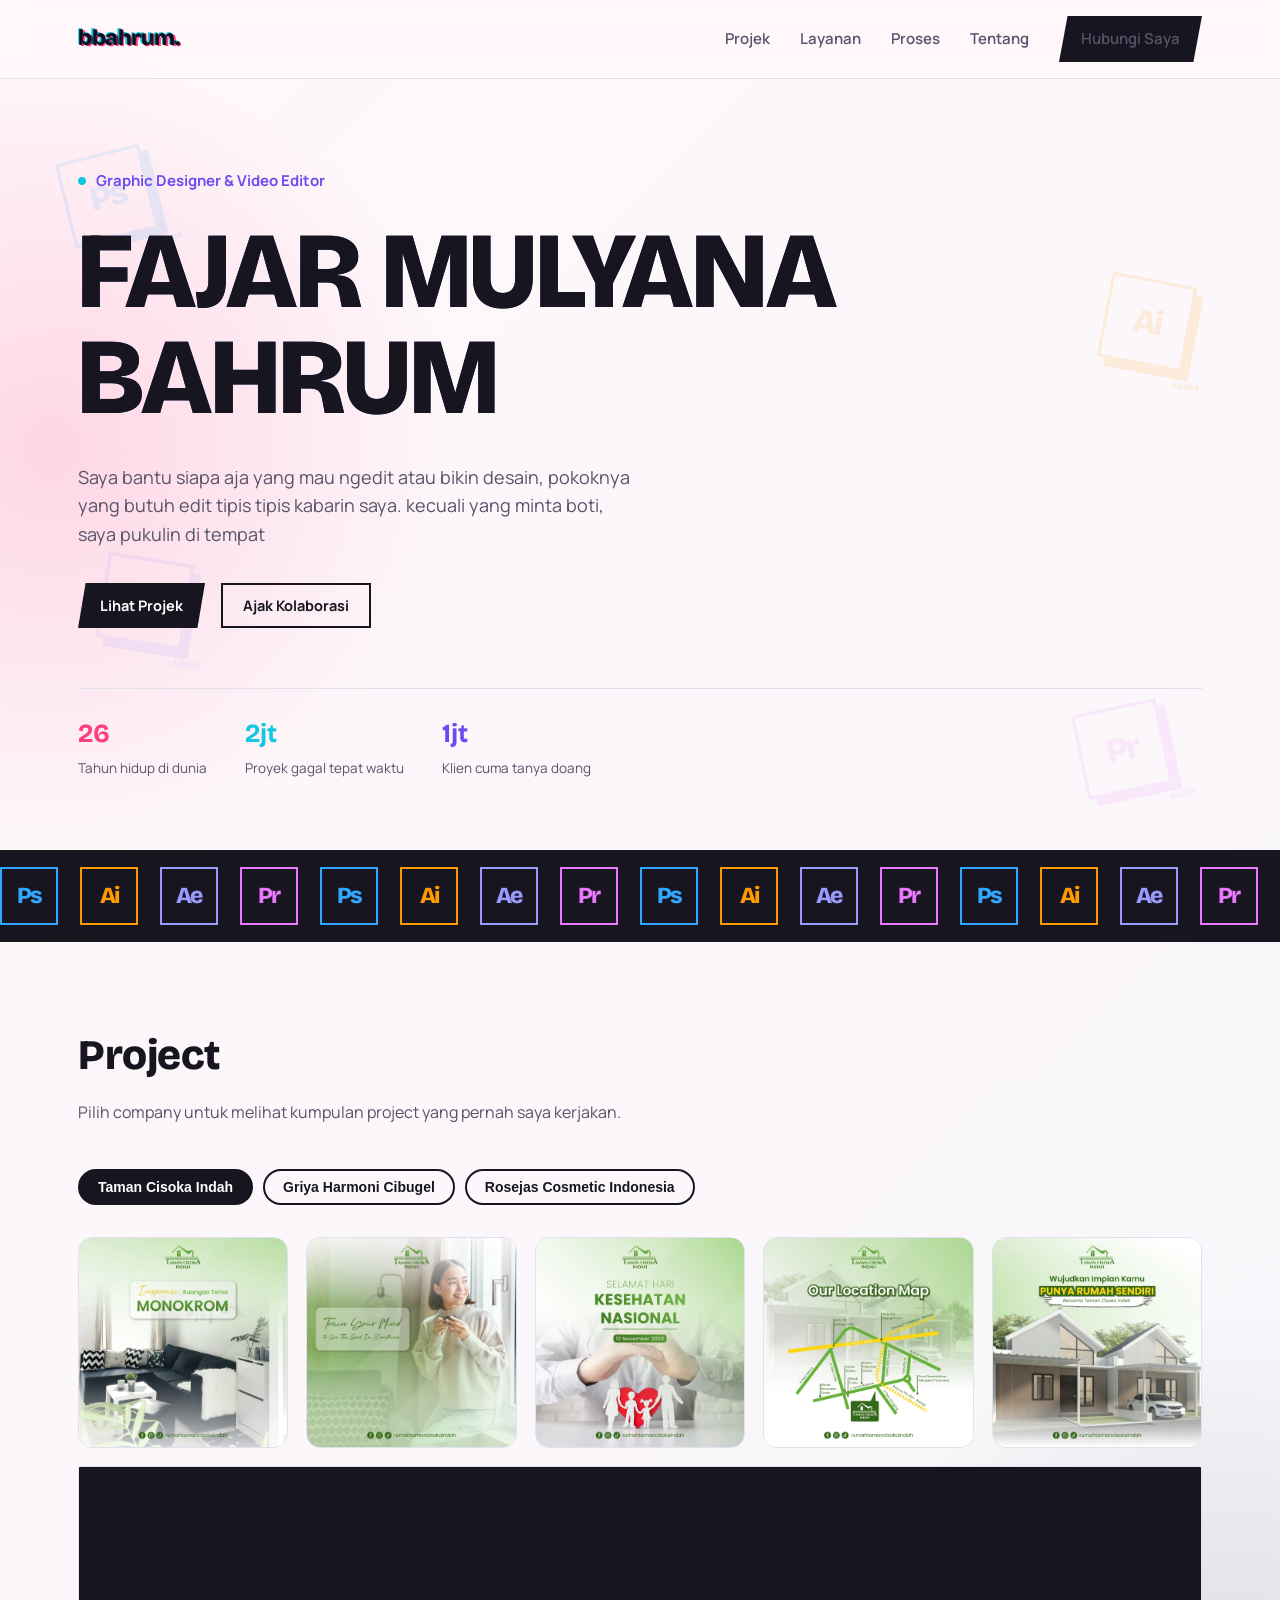
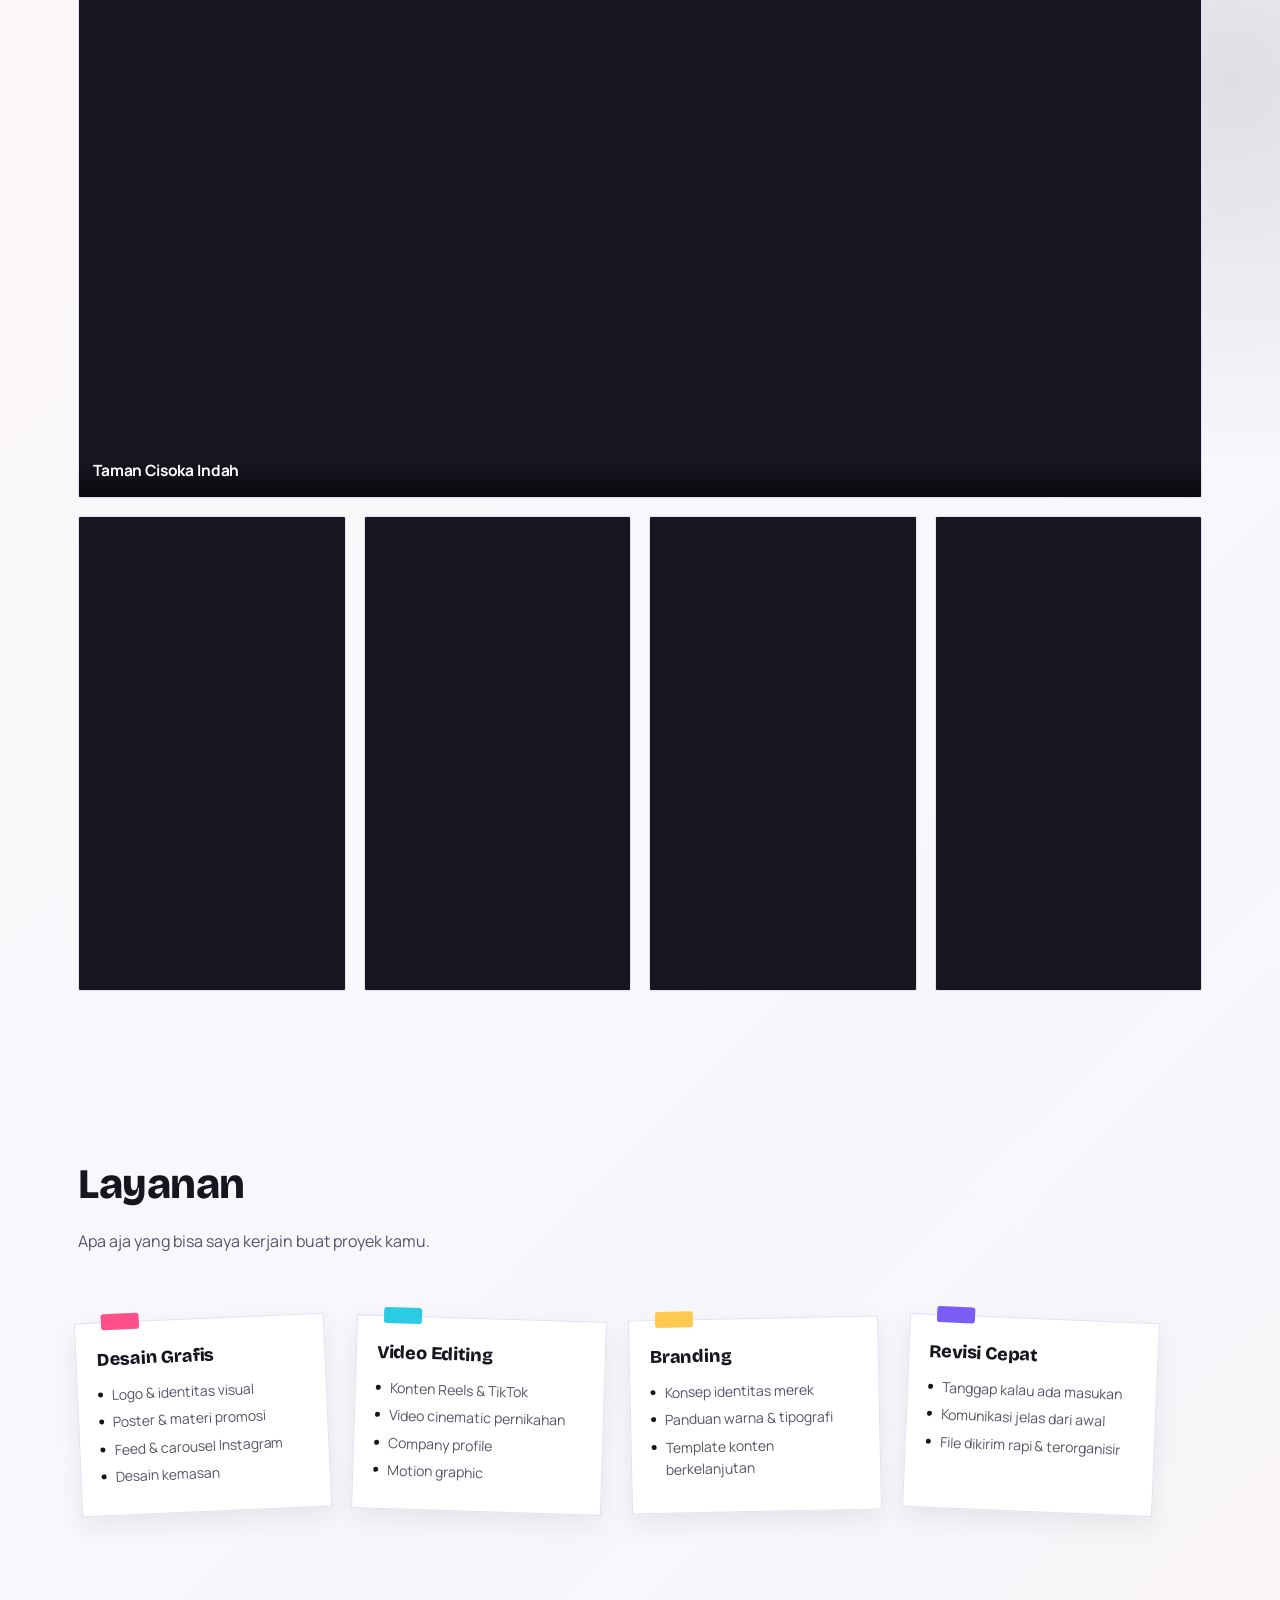
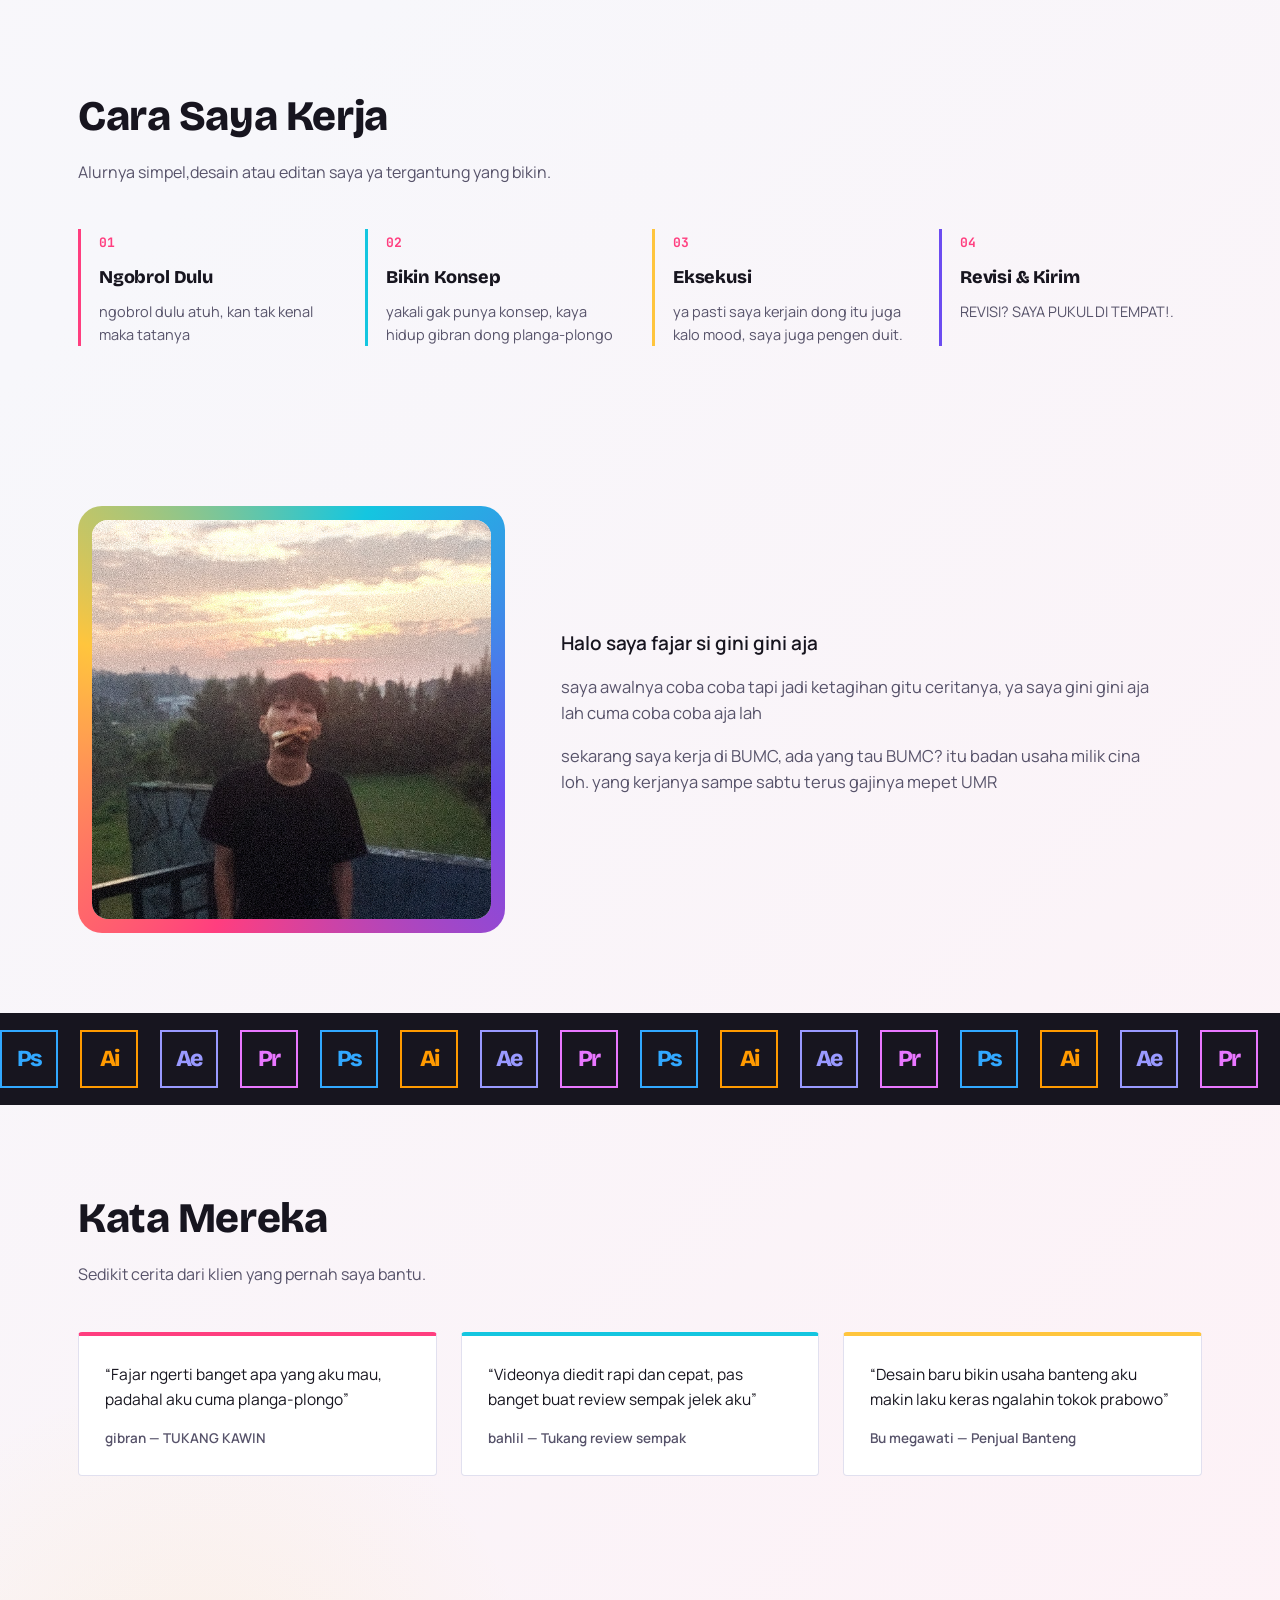
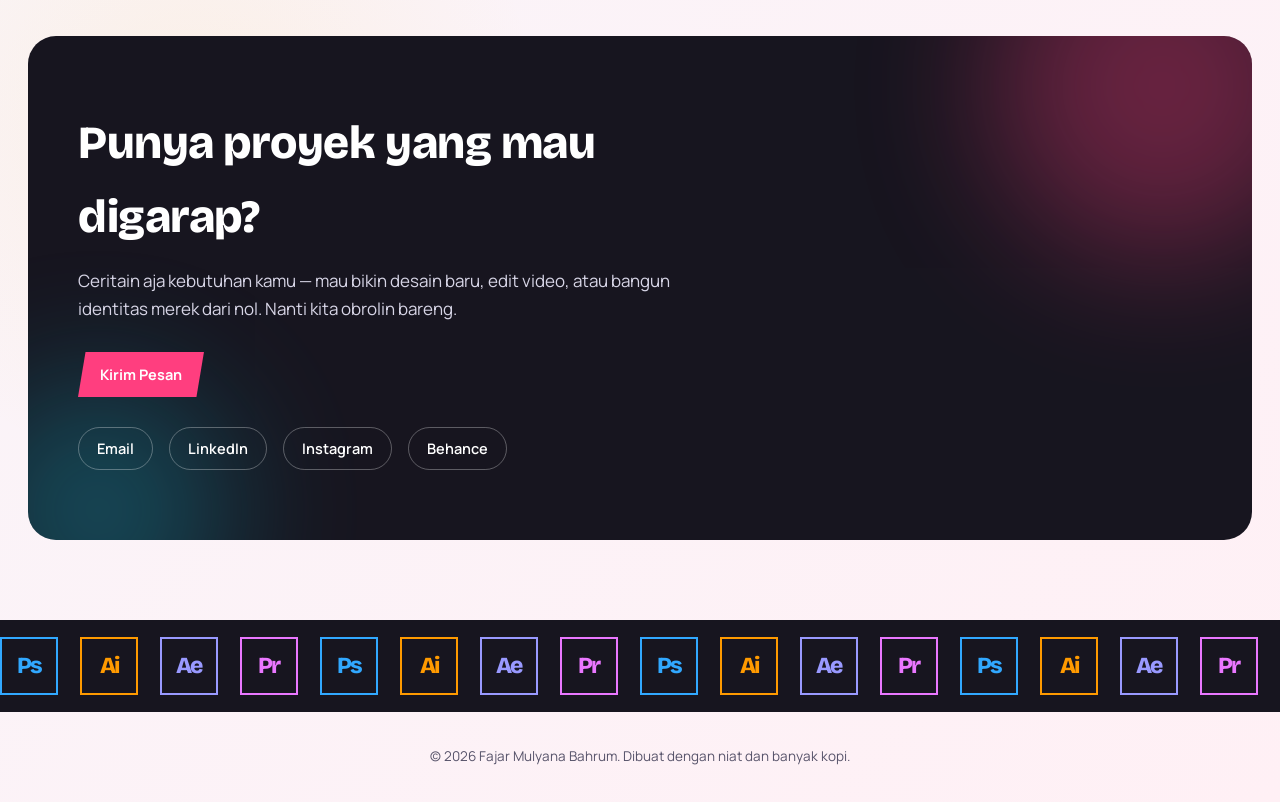
==== Update - 14-09-2026.html @ 09073d3d "Initial portfolio website" ====
<!DOCTYPE html>
<html lang="id">
<head>
<meta charset="UTF-8">
<meta name="viewport" content="width=device-width, initial-scale=1.0">
<title>Fajar Mulyana Bahrum — Graphic Designer & Video Editor</title>
<link rel="stylesheet" href="style.css">
</head>
<body>

<div class="adobe-chaos" aria-hidden="true">
  <div class="adobe-logo ps">Ps</div>
  <div class="adobe-logo ai">Ai</div>
  <div class="adobe-logo ae">Ae</div>
  <div class="adobe-logo pr">Pr</div>
</div>

<header>
  <nav>
    <div class="mark"><span>bbahrum.</span></div>
    <ul class="nav-links">
      <li><a href="#karya">Projek</a></li>
      <li><a href="#layanan">Layanan</a></li>
      <li><a href="#proses">Proses</a></li>
      <li><a href="#tentang">Tentang</a></li>
      <li><a href="#kontak" class="btn">Hubungi Saya</a></li>
    </ul>
    <button class="burger" id="burger" aria-label="Buka menu">☰</button>
  </nav>
</header>

<section class="hero">
  <div class="wrap">
    <div class="role-line"><span class="dot"></span>Graphic Designer & Video Editor</div>
    <h1 class="name">
      <span class="layer p">FAJAR MULYANA<br>BAHRUM</span>
      <span class="layer c">FAJAR MULYANA<br>BAHRUM</span>
      <span class="base">FAJAR MULYANA<br>BAHRUM</span>
    </h1>
    <p class="tagline">Saya bantu siapa aja yang mau ngedit atau bikin desain, pokoknya yang butuh edit tipis tipis kabarin saya. kecuali yang minta boti, saya pukulin di tempat</p>
    <div class="hero-actions">
      <a href="#karya" class="btn">Lihat Projek</a>
      <a href="#kontak" class="btn btn-outline">Ajak Kolaborasi</a>
    </div>
    <div class="stats">
      <div class="stat"><b>26</b><span>Tahun hidup di dunia</span></div>
      <div class="stat"><b>2jt</b><span>Proyek gagal tepat waktu</span></div>
      <div class="stat"><b>1jt</b><span>Klien cuma tanya doang</span></div>
    </div>
  </div>
</section>

<div class="adobe-marquee" aria-label="Logo Adobe bergerak">
  <div class="adobe-marquee-track">
    <div class="adobe-marquee-set"><span class="adobe-marquee-logo ps">Ps</span><span class="adobe-marquee-logo ai">Ai</span><span class="adobe-marquee-logo ae">Ae</span><span class="adobe-marquee-logo pr">Pr</span></div>
    <div class="adobe-marquee-set" aria-hidden="true"><span class="adobe-marquee-logo ps">Ps</span><span class="adobe-marquee-logo ai">Ai</span><span class="adobe-marquee-logo ae">Ae</span><span class="adobe-marquee-logo pr">Pr</span></div>
  </div>
</div>

<section id="karya">
  <div class="wrap">
    <div class="sec-head">
      <h2>Project</h2>
      <p>Pilih company untuk melihat kumpulan project yang pernah saya kerjakan.</p>
    </div>
    <div class="chips">
      <button class="chip active" data-filter="taman-cisoka-indah">Taman Cisoka Indah</button>
      <button class="chip" data-filter="griya-harmoni-cibugel">Griya Harmoni Cibugel</button>
      <button class="chip" data-filter="rosejas-cosmetic-indonesia">Rosejas Cosmetic Indonesia</button>
    </div>
    <div class="grid" id="grid">
      <div class="grid-row grid-top">

      <div class="card ratio-feed" data-company="taman-cisoka-indah" data-cat="desain" data-format="1080x1080">
        <img class="thumb" src="vidio/Taman Cisoka Indah/taman cisoka indah (1).webp" alt="Inspirasi ruangan tema monokrom">
      </div>

      <div class="card ratio-feed" data-company="taman-cisoka-indah" data-cat="desain" data-format="1080x1080">
        <img class="thumb" src="vidio/Taman Cisoka Indah/taman cisoka indah (2).webp" alt="Train your mind">
      </div>

      <div class="card ratio-feed" data-company="taman-cisoka-indah" data-cat="desain" data-format="1080x1080">
        <img class="thumb" src="vidio/Taman Cisoka Indah/taman cisoka indah (3).webp" alt="Selamat Hari Kesehatan Nasional">
      </div>

      <div class="card ratio-feed" data-company="taman-cisoka-indah" data-cat="desain" data-format="1080x1080">
        <img class="thumb" src="vidio/Taman Cisoka Indah/taman cisoka indah (4).webp" alt="Our location map">
      </div>

      <div class="card ratio-feed" data-company="taman-cisoka-indah" data-cat="desain" data-format="1080x1080">
        <img class="thumb" src="vidio/Taman Cisoka Indah/taman cisoka indah.webp" alt="Desain feed Taman Cisoka Indah">
      </div>

      <div class="card ratio-feed" data-company="griya-harmoni-cibugel" data-cat="desain" data-format="1080x1080"><img class="thumb" src="Feed GRIYA HARMONI CIBUGEL/1.jpg" alt="Project Griya Harmoni Cibugel 1"></div>
      <div class="card ratio-feed" data-company="griya-harmoni-cibugel" data-cat="desain" data-format="1080x1080"><img class="thumb" src="Feed GRIYA HARMONI CIBUGEL/2.jpg" alt="Project Griya Harmoni Cibugel 2"></div>
      <div class="card ratio-feed" data-company="griya-harmoni-cibugel" data-cat="desain" data-format="1080x1080"><img class="thumb" src="Feed GRIYA HARMONI CIBUGEL/3.jpg" alt="Project Griya Harmoni Cibugel 3"></div>
      <div class="card ratio-feed" data-company="griya-harmoni-cibugel" data-cat="desain" data-format="1080x1080"><img class="thumb" src="Feed GRIYA HARMONI CIBUGEL/ADS GHC 08 mEI-01.jpg" alt="Project Griya Harmoni Cibugel ADS GHC 08 Mei"></div>
      <div class="card ratio-feed" data-company="griya-harmoni-cibugel" data-cat="desain" data-format="1080x1080"><img class="thumb" src="Feed GRIYA HARMONI CIBUGEL/ADS GHC 27 MAR-01.jpg" alt="Project Griya Harmoni Cibugel ADS GHC 27 Maret"></div>
      </div>
      <div class="grid-row griya-long-row">
        <div class="card griya-long-card" data-company="griya-harmoni-cibugel" data-cat="desain" data-format="carousel"><img class="thumb" src="Feed GRIYA HARMONI CIBUGEL/Carausell.webp" alt="Carousel project Griya Harmoni Cibugel"></div>
      </div>
      <div class="grid-row grid-middle">

      <div class="card ratio-landscape" data-company="taman-cisoka-indah" data-cat="video" data-format="1920x1080">
        <video class="thumb" autoplay muted loop playsinline preload="metadata">
          <source src="vidio/Taman Cisoka Indah/0912.mp4" type="video/mp4">
        </video>
        <div class="meta"><h3>Taman Cisoka Indah</h3></div>
      </div>

      </div>
      <div class="grid-row grid-bottom">

      <div class="card ratio-portrait" data-company="taman-cisoka-indah" data-cat="video" data-format="1080x1920">
        <video class="thumb" autoplay muted loop playsinline preload="metadata">
          <source src="vidio/Taman Cisoka Indah/Review TCI 1.mp4" type="video/mp4">
        </video>
        <div class="scrub"></div>
        <div class="play"></div>
      </div>

      <div class="card ratio-portrait" data-company="taman-cisoka-indah" data-cat="video" data-format="1080x1920">
        <video class="thumb" autoplay muted loop playsinline preload="metadata">
          <source src="vidio/Taman Cisoka Indah/review TCI (1).mp4" type="video/mp4">
        </video>
        <div class="scrub"></div>
        <div class="play"></div>
      </div>

      <div class="card ratio-portrait" data-company="taman-cisoka-indah" data-cat="video" data-format="1080x1920">
        <video class="thumb" autoplay muted loop playsinline preload="metadata">
          <source src="vidio/Taman Cisoka Indah/review TCI (2).mp4" type="video/mp4">
        </video>
        <div class="scrub"></div>
        <div class="play"></div>
      </div>

      <div class="card ratio-portrait" data-company="taman-cisoka-indah" data-cat="video" data-format="1080x1920">
        <video class="thumb" autoplay muted loop playsinline preload="metadata">
          <source src="vidio/Taman Cisoka Indah/review TCI (4).mp4" type="video/mp4">
        </video>
        <div class="scrub"></div>
        <div class="play"></div>
      </div>

      </div>

      <div class="grid-row rosejas-feed-top">
        <div class="card rosejas-feed-placeholder" data-company="rosejas-cosmetic-indonesia" data-cat="desain" data-format="1080x1350"><span>Rosejas Feed<br>01</span></div>
        <div class="card rosejas-feed-placeholder" data-company="rosejas-cosmetic-indonesia" data-cat="desain" data-format="1080x1350"><span>Rosejas Feed<br>02</span></div>
        <div class="card rosejas-feed-placeholder" data-company="rosejas-cosmetic-indonesia" data-cat="desain" data-format="1080x1350"><span>Rosejas Feed<br>03</span></div>
        <div class="card rosejas-feed-placeholder" data-company="rosejas-cosmetic-indonesia" data-cat="desain" data-format="1080x1350"><span>Rosejas Feed<br>04</span></div>
        <div class="card rosejas-feed-placeholder" data-company="rosejas-cosmetic-indonesia" data-cat="desain" data-format="1080x1350"><span>Rosejas Feed<br>05</span></div>
      </div>

      <div class="grid-row rosejas-reels">
        <div class="card rosejas-reels-placeholder" data-company="rosejas-cosmetic-indonesia" data-cat="video" data-format="1080x1920"><span>Rosejas Reels<br>01</span></div>
        <div class="card rosejas-reels-placeholder" data-company="rosejas-cosmetic-indonesia" data-cat="video" data-format="1080x1920"><span>Rosejas Reels<br>02</span></div>
        <div class="card rosejas-reels-placeholder" data-company="rosejas-cosmetic-indonesia" data-cat="video" data-format="1080x1920"><span>Rosejas Reels<br>03</span></div>
        <div class="card rosejas-reels-placeholder" data-company="rosejas-cosmetic-indonesia" data-cat="video" data-format="1080x1920"><span>Rosejas Reels<br>04</span></div>
      </div>

      <div class="grid-row rosejas-feed-bottom">
        <div class="card rosejas-feed-placeholder" data-company="rosejas-cosmetic-indonesia" data-cat="desain" data-format="1080x1350"><span>Rosejas Feed<br>06</span></div>
        <div class="card rosejas-feed-placeholder" data-company="rosejas-cosmetic-indonesia" data-cat="desain" data-format="1080x1350"><span>Rosejas Feed<br>07</span></div>
        <div class="card rosejas-feed-placeholder" data-company="rosejas-cosmetic-indonesia" data-cat="desain" data-format="1080x1350"><span>Rosejas Feed<br>08</span></div>
        <div class="card rosejas-feed-placeholder" data-company="rosejas-cosmetic-indonesia" data-cat="desain" data-format="1080x1350"><span>Rosejas Feed<br>09</span></div>
        <div class="card rosejas-feed-placeholder" data-company="rosejas-cosmetic-indonesia" data-cat="desain" data-format="1080x1350"><span>Rosejas Feed<br>10</span></div>
      </div>
    </div>
    <p class="empty-project" hidden>Project untuk company ini belum ditambahkan.</p>
  </div>
</section>

<section id="layanan">
  <div class="wrap">
    <div class="sec-head">
      <h2>Layanan</h2>
      <p>Apa aja yang bisa saya kerjain buat proyek kamu.</p>
    </div>
    <div class="sticky-wrap">
      <div class="sticky">
        <h3>Desain Grafis</h3>
        <ul>
          <li>Logo & identitas visual</li>
          <li>Poster & materi promosi</li>
          <li>Feed & carousel Instagram</li>
          <li>Desain kemasan</li>
        </ul>
      </div>
      <div class="sticky">
        <h3>Video Editing</h3>
        <ul>
          <li>Konten Reels & TikTok</li>
          <li>Video cinematic pernikahan</li>
          <li>Company profile</li>
          <li>Motion graphic</li>
        </ul>
      </div>
      <div class="sticky">
        <h3>Branding</h3>
        <ul>
          <li>Konsep identitas merek</li>
          <li>Panduan warna & tipografi</li>
          <li>Template konten berkelanjutan</li>
        </ul>
      </div>
      <div class="sticky">
        <h3>Revisi Cepat</h3>
        <ul>
          <li>Tanggap kalau ada masukan</li>
          <li>Komunikasi jelas dari awal</li>
          <li>File dikirim rapi & terorganisir</li>
        </ul>
      </div>
    </div>
  </div>
</section>

<section id="proses">
  <div class="wrap">
    <div class="sec-head">
      <h2>Cara Saya Kerja</h2>
      <p>Alurnya simpel,desain atau editan saya ya tergantung yang bikin.</p>
    </div>
    <div class="process">
      <div class="proc-item"><b>01</b><h3>Ngobrol Dulu</h3><p>ngobrol dulu atuh, kan tak kenal maka tatanya</p></div>
      <div class="proc-item"><b>02</b><h3>Bikin Konsep</h3><p>yakali gak punya konsep, kaya hidup gibran dong planga-plongo</p></div>
      <div class="proc-item"><b>03</b><h3>Eksekusi</h3><p>ya pasti saya kerjain dong itu juga kalo mood, saya juga pengen duit.</p></div>
      <div class="proc-item"><b>04</b><h3>Revisi & Kirim</h3><p>REVISI? SAYA PUKUL DI TEMPAT!.</p></div>
    </div>
  </div>
</section>

<section id="tentang">
  <div class="wrap about">
    <div class="avatar">
      <img src="vidio/Taman Cisoka Indah/IMG_20200706_013056_698.png" alt="Foto Fajar Mulyana Bahrum">
    </div>
    <div class="about-text">
      <p>Halo saya fajar si gini gini aja</p>
      <p>saya awalnya coba coba tapi jadi ketagihan gitu ceritanya, ya saya gini gini aja lah cuma coba coba aja lah</p>
      <p>sekarang saya kerja di BUMC, ada yang tau BUMC? itu badan usaha milik cina loh. yang kerjanya sampe sabtu terus gajinya mepet UMR</p>
    </div>
  </div>
</section>

<div class="adobe-marquee" aria-label="Logo Adobe bergerak">
  <div class="adobe-marquee-track">
    <div class="adobe-marquee-set"><span class="adobe-marquee-logo ps">Ps</span><span class="adobe-marquee-logo ai">Ai</span><span class="adobe-marquee-logo ae">Ae</span><span class="adobe-marquee-logo pr">Pr</span></div>
    <div class="adobe-marquee-set" aria-hidden="true"><span class="adobe-marquee-logo ps">Ps</span><span class="adobe-marquee-logo ai">Ai</span><span class="adobe-marquee-logo ae">Ae</span><span class="adobe-marquee-logo pr">Pr</span></div>
  </div>
</div>

<section>
  <div class="wrap">
    <div class="sec-head">
      <h2>Kata Mereka</h2>
      <p>Sedikit cerita dari klien yang pernah saya bantu.</p>
    </div>
    <div class="testi-grid">
      <div class="testi"><p>“Fajar ngerti banget apa yang aku mau, padahal aku cuma planga-plongo”</p><div class="who">gibran — TUKANG KAWIN</div></div>
      <div class="testi"><p>“Videonya diedit rapi dan cepat, pas banget buat review sempak jelek aku”</p><div class="who">bahlil — Tukang review sempak</div></div>
      <div class="testi"><p>“Desain baru bikin usaha banteng aku makin laku keras ngalahin tokok prabowo”</p><div class="who">Bu megawati — Penjual Banteng</div></div>
    </div>
  </div>
</section>

<section id="kontak">
  <div class="contact">
    <div class="contact-in">
      <h2>Punya proyek yang mau digarap?</h2>
      <p>Ceritain aja kebutuhan kamu — mau bikin desain baru, edit video, atau bangun identitas merek dari nol. Nanti kita obrolin bareng.</p>
      <a href="mailto:fajarmulyana1212@gmail.com" class="btn" style="background:var(--pink);">Kirim Pesan</a>
      <div class="contact-links">
        <a href="mailto:fajarmulyana1212@gmail.com">Email</a>
        <a href="https://www.linkedin.com/in/bbahrum/" target="_blank" rel="noopener noreferrer">LinkedIn</a>
        <a href="https://www.instagram.com/bbahrum29/" target="_blank" rel="noopener noreferrer">Instagram</a>
        <a href="https://www.behance.net/bbahrum29" target="_blank" rel="noopener noreferrer">Behance</a>
      </div>
    </div>
  </div>
</section>

<div class="adobe-marquee" aria-label="Logo Adobe bergerak">
  <div class="adobe-marquee-track">
    <div class="adobe-marquee-set"><span class="adobe-marquee-logo ps">Ps</span><span class="adobe-marquee-logo ai">Ai</span><span class="adobe-marquee-logo ae">Ae</span><span class="adobe-marquee-logo pr">Pr</span></div>
    <div class="adobe-marquee-set" aria-hidden="true"><span class="adobe-marquee-logo ps">Ps</span><span class="adobe-marquee-logo ai">Ai</span><span class="adobe-marquee-logo ae">Ae</span><span class="adobe-marquee-logo pr">Pr</span></div>
  </div>
</div>
<footer>
  <p>© 2026 Fajar Mulyana Bahrum. Dibuat dengan niat dan banyak kopi.</p>
</footer>

<script src="script.js"></script>

</body>
</html>
---- style.css ----
@import url('https://fonts.googleapis.com/css2?family=Bricolage+Grotesque:opsz,wght@12..96,400..800&family=Manrope:wght@400;500;600;700;800&family=JetBrains+Mono:wght@500&display=swap');

  :root{
    --bg:#FFF7FA;
    --bg-card:#FFFFFF;
    --ink:#17151F;
    --ink-soft:#57536A;
    --pink:#FF3E7F;
    --cyan:#14C6E0;
    --yellow:#FFC53D;
    --violet:#6C4CF1;
    --line:#E1E0EF;
    --max:1180px;
  }

  *{margin:0;padding:0;box-sizing:border-box;}
  html{scroll-behavior:smooth;}
  body{
    background:
      radial-gradient(circle at 4% 8%,rgba(255,62,127,.18) 0,transparent 25rem),
      radial-gradient(circle at 96% 30%,rgba(23,21,31,.11) 0,transparent 24rem),
      radial-gradient(circle at 15% 88%,rgba(255,197,61,.10) 0,transparent 22rem),
      linear-gradient(135deg,#FFF7FA 0%,#F7F7FB 52%,#FFF0F5 100%);
    color:var(--ink);
    font-family:'Manrope',sans-serif;
    font-size:16px;
    line-height:1.6;
    overflow-x:hidden;
  }
  .adobe-chaos{
    position:fixed;inset:0;z-index:0;overflow:hidden;pointer-events:none;
  }
  section,.film-strip,.ticker-band,footer{position:relative;z-index:1;}
  .adobe-logo{
    position:absolute;display:flex;align-items:center;justify-content:center;
    width:86px;height:86px;border:3px solid currentColor;
    font-family:'Bricolage Grotesque',sans-serif;font-size:34px;font-weight:800;
    letter-spacing:-.08em;opacity:.13;mix-blend-mode:multiply;
    box-shadow:8px 8px 0 currentColor;
  }
  .adobe-logo.ps{top:17%;left:5%;color:#31A8FF;transform:rotate(-14deg);}
  .adobe-logo.ai{top:31%;right:7%;color:#FF9A00;transform:rotate(11deg);}
  .adobe-logo.ae{top:62%;left:8%;color:#9999FF;transform:rotate(9deg);}
  .adobe-logo.pr{bottom:12%;right:9%;color:#EA77FF;transform:rotate(-12deg);}
  .adobe-logo::after{
    content:'Adobe';position:absolute;right:-24px;bottom:-23px;
    font-family:'JetBrains Mono',monospace;font-size:9px;letter-spacing:.04em;
    color:currentColor;transform:rotate(-6deg);
  }
  img,svg{display:block;max-width:100%;}
  a{color:inherit;text-decoration:none;}
  ul{list-style:none;}
  .wrap{max-width:var(--max);margin:0 auto;padding:0 28px;}
  h1,h2,h3{font-family:'Bricolage Grotesque',sans-serif;font-weight:800;letter-spacing:-0.01em;}

  ::selection{background:var(--pink);color:#fff;}

  @media (prefers-reduced-motion: reduce){
    *{animation-duration:0.001ms !important; animation-iteration-count:1 !important; transition-duration:0.001ms !important;}
  }

  /* ---------- FILM PERFORATION DIVIDER ---------- */
  .film-strip{
    height:22px;
    background:var(--ink);
    position:relative;
    background-image:
      repeating-radial-gradient(circle at 18px 11px, var(--bg) 0 4.5px, transparent 4.6px 18px);
    background-size:36px 22px;
  }
  .adobe-marquee{
    height:92px;background:var(--ink);overflow:hidden;position:relative;
  }
  .adobe-marquee-track{
    display:flex;width:max-content;align-items:center;height:100%;
    animation:adobe-slide 24s linear infinite;
  }
  .adobe-marquee-set{display:flex;align-items:center;gap:22px;padding-right:22px;}
  .adobe-marquee-logo{
    width:58px;height:58px;display:flex;align-items:center;justify-content:center;
    border:2px solid currentColor;font-family:'Bricolage Grotesque',sans-serif;
    font-size:23px;font-weight:800;letter-spacing:-.08em;flex:none;
  }
  .adobe-marquee-logo.ps{color:#31A8FF;}
  .adobe-marquee-logo.ai{color:#FF9A00;}
  .adobe-marquee-logo.ae{color:#9999FF;}
  .adobe-marquee-logo.pr{color:#EA77FF;}
  @keyframes adobe-slide{from{transform:translateX(0);}to{transform:translateX(-50%);}}

  /* ---------- NAV ---------- */
  header{
    position:sticky;top:0;z-index:50;
    background:rgba(255,247,250,0.88);
    backdrop-filter:blur(10px);
    border-bottom:1px solid var(--line);
  }
  nav{
    display:flex;align-items:center;justify-content:space-between;
    padding:16px 28px;max-width:var(--max);margin:0 auto;
  }
  .mark{
    font-family:'Bricolage Grotesque',sans-serif;
    font-weight:800;font-size:22px;
    position:relative;
    letter-spacing:-0.02em;
  }
  .mark span{position:relative;}
  .mark::before,.mark::after{
    content:'bbahrum.';position:absolute;left:0;top:0;
  }
  .mark::before{color:var(--pink);mix-blend-mode:multiply;transform:translate(1.5px,1px);}
  .mark::after{color:var(--cyan);mix-blend-mode:multiply;transform:translate(-1.5px,-1px);}

  .nav-links{display:flex;gap:30px;align-items:center;}
  .nav-links a{font-weight:600;font-size:15px;color:var(--ink-soft);transition:color .15s;}
  .nav-links a:hover{color:var(--pink);}

  .btn{
    display:inline-flex;align-items:center;gap:8px;
    font-weight:700;font-size:14.5px;
    padding:11px 22px;
    background:var(--ink);color:#fff;
    clip-path:polygon(6% 0,100% 0,94% 100%,0 100%);
    border:none;cursor:pointer;
    transition:transform .15s ease, background .15s ease;
  }
  .btn:hover{background:var(--pink);transform:translateY(-2px);}
  .btn-outline{background:transparent;color:var(--ink);border:2px solid var(--ink);clip-path:none;padding:9px 20px;}
  .btn-outline:hover{background:var(--ink);color:#fff;}

  .burger{display:none;background:none;border:none;font-size:24px;cursor:pointer;color:var(--ink);}

  /* ---------- HERO ---------- */
  .hero{
    padding:90px 0 70px;
    position:relative;
  }
  .hero .wrap{display:grid;grid-template-columns:1fr;gap:26px;}
  .role-line{
    font-size:15px;font-weight:700;color:var(--violet);
    display:flex;align-items:center;gap:10px;
  }
  .role-line .dot{width:8px;height:8px;border-radius:50%;background:var(--cyan);display:inline-block;}

  .name{
    font-size:clamp(48px,9vw,108px);
    line-height:0.98;
    position:relative;
    color:var(--ink);
    display:inline-block;
  }
  .name .layer{
    position:absolute;left:0;top:0;
    width:100%;
    mix-blend-mode:multiply;
    animation:converge 1.1s cubic-bezier(.2,.8,.2,1) both;
  }
  .name .layer.p{color:var(--pink);animation-name:conv-pink;}
  .name .layer.c{color:var(--cyan);animation-name:conv-cyan;}
  .name .base{position:relative;color:var(--ink);}

  @keyframes conv-pink{from{transform:translate(10px,6px);}to{transform:translate(0,0);}}
  @keyframes conv-cyan{from{transform:translate(-10px,-5px);}to{transform:translate(0,0);}}

  .tagline{
    max-width:560px;
    font-size:18px;
    color:var(--ink-soft);
    margin-top:6px;
  }

  .hero-actions{display:flex;gap:16px;margin-top:8px;flex-wrap:wrap;}

  .stats{
    display:flex;gap:38px;margin-top:34px;flex-wrap:wrap;
    border-top:1px solid var(--line);padding-top:24px;
  }
  .stat b{
    display:block;font-family:'Bricolage Grotesque',sans-serif;
    font-size:26px;color:var(--ink);
  }
  .stat span{font-size:13.5px;color:var(--ink-soft);}
  .stat:nth-child(1) b{color:var(--pink);}
  .stat:nth-child(2) b{color:var(--cyan);}
  .stat:nth-child(3) b{color:var(--violet);}

  /* ---------- SECTION HEADS ---------- */
  section{padding:80px 0;}
  .sec-head{margin-bottom:44px;max-width:640px;}
  .sec-head h2{font-size:clamp(30px,4vw,42px);margin-bottom:10px;}
  .sec-head p{color:var(--ink-soft);font-size:16px;}

  /* ---------- FILTER CHIPS ---------- */
  .chips{display:flex;gap:10px;margin-bottom:32px;flex-wrap:wrap;}
  .chip{
    font-size:14px;font-weight:600;padding:8px 18px;
    border:2px solid var(--ink);border-radius:100px;
    background:transparent;cursor:pointer;color:var(--ink);
    transition:background .15s,color .15s;
  }
  .chip.active,.chip:hover{background:var(--ink);color:#fff;}

  /* ---------- PORTFOLIO GRID ---------- */
  .grid{
    display:flex;
    flex-direction:column;
    gap:18px;
  }
  .grid-row{
    display:grid;
    gap:18px;
    align-items:start;
  }
  .grid-top{grid-template-columns:repeat(5,1fr);}
  .grid-middle{grid-template-columns:1fr;}
  .grid-bottom{grid-template-columns:repeat(4,1fr);}
  .rosejas-feed-top,.rosejas-feed-bottom{grid-template-columns:repeat(5,1fr);}
  .rosejas-reels{grid-template-columns:repeat(4,1fr);}
  .griya-long-row{grid-template-columns:1fr;}
  .grid-top .ratio-feed,.grid-middle .ratio-landscape,
  .grid-bottom .ratio-portrait{grid-column:auto;}
  .grid-row:has(.card.hidden){display:none;}
  .grid-row:has(.card:not(.hidden)){display:grid;}
  .card{
    position:relative;overflow:hidden;
    border:1px solid var(--line);
    aspect-ratio:4 / 5;
    display:flex;flex-direction:column;justify-content:flex-end;
    transition:border-color .2s;
    cursor:pointer;
  }
  .card.hidden{display:none;}
  .card .thumb{position:absolute;inset:0;}
  .card img.thumb{width:100%;height:100%;object-fit:cover;object-position:center;}
  .card video.thumb{width:100%;height:100%;object-fit:cover;object-position:center;background:#17151F;}
  .card .meta{
    position:relative;z-index:2;padding:14px;
    background:linear-gradient(to top, rgba(0,0,0,.55), transparent 70%);
  }
  .card .meta h3{font-size:15.5px;color:#fff;font-weight:700;font-family:'Manrope',sans-serif;}
  .card .tag{
    display:inline-block;margin-top:6px;font-size:11.5px;font-weight:700;
    padding:3px 10px;border-radius:100px;color:#17151F;
  }
  .card[data-cat="video"]{border-radius:2px;}
  .card[data-cat="desain"]{border-radius:14px;}

  .card.ratio-landscape{grid-column:span 2;aspect-ratio:16 / 9;}
  .card.ratio-feed{aspect-ratio:1 / 1;}
  .card.ratio-portrait{aspect-ratio:9 / 16;}

  .griya-long-card{aspect-ratio:auto;display:block;background:#fff;}
  .griya-long-card img.thumb{position:relative;width:100%;height:auto;object-fit:contain;}


  .rosejas-feed-placeholder,
  .rosejas-reels-placeholder{
    align-items:center;justify-content:center;text-align:center;
    background:linear-gradient(135deg,#fff 0%,#F4F2FA 100%);
    border:2px dashed #B9B5CB;color:var(--ink-soft);
    font-size:14px;font-weight:700;
  }
  .rosejas-feed-placeholder{aspect-ratio:4 / 5;}
  .rosejas-reels-placeholder{aspect-ratio:9 / 16;}
  .rosejas-feed-placeholder::before,
  .rosejas-reels-placeholder::before{
    position:absolute;top:14px;left:14px;
    font-family:'JetBrains Mono',monospace;font-size:11px;font-weight:500;
    color:var(--violet);opacity:.8;
  }
  .rosejas-feed-placeholder::before{content:'1080 x 1350';}
  .rosejas-reels-placeholder::before{content:'1080 x 1920';}
  .rosejas-feed-placeholder span,
  .rosejas-reels-placeholder span{line-height:1.5;}

  .project-placeholder{
    align-items:center;justify-content:center;text-align:center;
    background:linear-gradient(135deg,#fff 0%,#F4F2FA 100%);
    border:2px dashed #B9B5CB;color:var(--ink-soft);
    font-size:14px;font-weight:700;
  }
  .project-placeholder::before{
    content:'1080 x 1080';position:absolute;top:14px;left:14px;
    font-family:'JetBrains Mono',monospace;font-size:11px;font-weight:500;
    color:var(--violet);opacity:.8;
  }
  .project-placeholder span{line-height:1.5;}

  .empty-project{
    padding:28px;border:1px dashed var(--line);color:var(--ink-soft);
    text-align:center;
  }

  .timecode{
    position:absolute;left:12px;bottom:44px;z-index:3;
    font-family:'JetBrains Mono',monospace;font-size:11px;color:#fff;
    background:rgba(0,0,0,.45);padding:2px 7px;border-radius:4px;letter-spacing:.02em;
  }
  .play{
    position:absolute;top:50%;left:50%;transform:translate(-50%,-50%);
    width:52px;height:52px;border-radius:50%;
    background:rgba(255,255,255,.9);
    display:flex;align-items:center;justify-content:center;z-index:3;
    opacity:0;transition:opacity .2s, transform .2s;
  }
  .card[data-cat="video"]:hover .play{opacity:1;transform:translate(-50%,-50%) scale(1.05);}
  .play::after{content:'';border-style:solid;border-width:8px 0 8px 13px;border-color:transparent transparent transparent var(--ink);margin-left:3px;}

  .scrub{
    position:absolute;left:0;bottom:0;height:3px;width:0%;
    background:var(--pink);z-index:3;transition:width .5s ease;
  }
  .card[data-cat="video"]:hover .scrub{width:64%;}

  .card:hover{border-color:var(--ink);}

  /* thumbnail textures */
  .thumb-1{background:linear-gradient(120deg,var(--pink),var(--violet));}
  .thumb-2{background:linear-gradient(120deg,var(--yellow),var(--pink));}
  .thumb-3{background:linear-gradient(160deg,var(--violet),#1c1730);}
  .thumb-4{background:linear-gradient(120deg,var(--cyan),var(--pink));}
  .thumb-5{background:linear-gradient(120deg,var(--cyan),var(--yellow));}
  .thumb-6{background:linear-gradient(140deg,var(--yellow),var(--violet));}
  .thumb-7{background:linear-gradient(120deg,#8fe3ef,var(--yellow));}
  .thumb-8{background:linear-gradient(100deg,var(--pink),var(--yellow) 50%,var(--cyan));}
  .thumb-9{background:linear-gradient(140deg,var(--cyan),var(--violet));}
  .thumb-10{background:linear-gradient(120deg,var(--yellow),var(--cyan));}
  .thumb-11{background:linear-gradient(120deg,var(--violet),var(--pink));}

  .pattern-dots::before{
    content:'';position:absolute;inset:0;
    background-image:radial-gradient(rgba(255,255,255,.55) 1.6px, transparent 1.6px);
    background-size:13px 13px;mix-blend-mode:overlay;opacity:.7;
  }
  .pattern-bars::before{
    content:'';position:absolute;inset:0;
    background-image:repeating-linear-gradient(100deg, rgba(255,255,255,.35) 0 3px, transparent 3px 16px);
    mix-blend-mode:overlay;opacity:.6;
  }

  /* ---------- SERVICES / STICKY NOTES ---------- */
  .sticky-wrap{display:flex;flex-wrap:wrap;gap:26px;padding:20px 0 10px;}
  .sticky{
    width:250px;min-height:190px;background:var(--bg-card);
    border:1px solid var(--line);
    box-shadow:0 10px 24px rgba(23,21,31,.08);
    padding:22px 20px;position:relative;
  }
  .sticky::before{
    content:'';position:absolute;top:-9px;left:26px;width:38px;height:16px;
    border-radius:3px;opacity:.9;
  }
  .sticky:nth-child(1){transform:rotate(-2.5deg);}
  .sticky:nth-child(2){transform:rotate(1.8deg);}
  .sticky:nth-child(3){transform:rotate(-1.2deg);}
  .sticky:nth-child(4){transform:rotate(2.4deg);}
  .sticky:nth-child(1)::before{background:var(--pink);}
  .sticky:nth-child(2)::before{background:var(--cyan);}
  .sticky:nth-child(3)::before{background:var(--yellow);}
  .sticky:nth-child(4)::before{background:var(--violet);}
  .sticky:hover{transform:rotate(0deg) translateY(-4px);transition:transform .2s;}
  .sticky h3{font-size:18px;margin-bottom:10px;}
  .sticky ul li{font-size:14px;color:var(--ink-soft);margin-bottom:5px;padding-left:14px;position:relative;}
  .sticky ul li::before{content:'';position:absolute;left:0;top:8px;width:5px;height:5px;background:var(--ink);border-radius:50%;}

  /* ---------- PROCESS ---------- */
  .process{display:grid;grid-template-columns:repeat(4,1fr);gap:24px;}
  .proc-item{border-left:3px solid var(--line);padding-left:18px;}
  .proc-item b{
    font-family:'JetBrains Mono',monospace;font-size:13px;color:var(--pink);
  }
  .proc-item h3{font-size:18px;margin:8px 0 8px;}
  .proc-item p{font-size:14.5px;color:var(--ink-soft);}
  .proc-item:nth-child(1){border-color:var(--pink);}
  .proc-item:nth-child(2){border-color:var(--cyan);}
  .proc-item:nth-child(3){border-color:var(--yellow);}
  .proc-item:nth-child(4){border-color:var(--violet);}

  /* ---------- ABOUT ---------- */
  .about{display:grid;grid-template-columns:0.8fr 1.2fr;gap:56px;align-items:center;}
  .avatar{
    aspect-ratio:1;border-radius:24px;
    background:conic-gradient(from 200deg,var(--pink),var(--yellow),var(--cyan),var(--violet),var(--pink));
    position:relative;overflow:hidden;
  }
  .avatar::after{
    content:'';position:absolute;inset:14px;border-radius:16px;
    background:var(--bg);
    display:flex;
  }
  .avatar img{
    position:absolute;inset:14px;width:calc(100% - 28px);height:calc(100% - 28px);
    border-radius:16px;object-fit:cover;object-position:center;z-index:1;
  }
  .avatar .initials{
    position:absolute;inset:0;display:flex;align-items:center;justify-content:center;
    font-family:'Bricolage Grotesque',sans-serif;font-weight:800;font-size:64px;color:var(--ink);z-index:2;
  }
  .about-text p{color:var(--ink-soft);font-size:16.5px;margin-bottom:16px;max-width:60ch;}
  .about-text p:first-child{font-size:19px;color:var(--ink);font-weight:600;}

  /* ---------- TOOLS TICKER ---------- */
  .ticker-band{background:var(--ink);padding:22px 0;overflow:hidden;}
  .ticker{display:flex;gap:56px;white-space:nowrap;animation:scroll 22s linear infinite;width:max-content;}
  .ticker span{
    font-family:'Bricolage Grotesque',sans-serif;font-size:22px;font-weight:700;color:#fff;opacity:.85;
  }
  .ticker span:nth-child(4n+1){color:var(--pink);}
  .ticker span:nth-child(4n+2){color:var(--cyan);}
  .ticker span:nth-child(4n+3){color:var(--yellow);}
  .ticker span:nth-child(4n+4){color:var(--violet);}
  @keyframes scroll{from{transform:translateX(0);}to{transform:translateX(-50%);}}

  /* ---------- TESTIMONIALS ---------- */
  .testi-grid{display:grid;grid-template-columns:repeat(3,1fr);gap:24px;}
  .testi{
    background:var(--bg-card);border:1px solid var(--line);padding:26px;border-radius:4px;
  }
  .testi p{font-size:15.5px;color:var(--ink);margin-bottom:16px;}
  .testi .who{font-size:13.5px;color:var(--ink-soft);font-weight:600;}
  .testi:nth-child(1){border-top:4px solid var(--pink);}
  .testi:nth-child(2){border-top:4px solid var(--cyan);}
  .testi:nth-child(3){border-top:4px solid var(--yellow);}

  /* ---------- CONTACT ---------- */
  .contact{
    background:var(--ink);color:#fff;border-radius:28px;
    padding:70px 50px;position:relative;overflow:hidden;
    margin:0 28px;
  }
  .contact::before{
    content:'';position:absolute;width:340px;height:340px;border-radius:50%;
    background:var(--pink);opacity:.35;filter:blur(70px);top:-120px;right:-80px;
  }
  .contact::after{
    content:'';position:absolute;width:260px;height:260px;border-radius:50%;
    background:var(--cyan);opacity:.3;filter:blur(70px);bottom:-100px;left:-60px;
  }
  .contact-in{position:relative;z-index:2;max-width:640px;}
  .contact h2{font-size:clamp(30px,5vw,46px);margin-bottom:14px;color:#fff;}
  .contact p{color:#D7D5E6;font-size:17px;margin-bottom:30px;}
  .contact-links{display:flex;gap:16px;flex-wrap:wrap;margin-top:30px;}
  .contact-links a{
    font-size:14.5px;font-weight:600;color:#fff;border:1px solid rgba(255,255,255,.3);
    padding:9px 18px;border-radius:100px;transition:background .15s,border-color .15s;
  }
  .contact-links a:hover{background:rgba(255,255,255,.12);border-color:#fff;}

  footer{padding:34px 0;text-align:center;}
  footer p{font-size:13.5px;color:var(--ink-soft);}

  @media(max-width:960px){
    .nav-links{display:none;}
    .burger{display:block;}
    .grid-top,.grid-bottom{grid-template-columns:repeat(2,1fr);}
    .rosejas-feed-top,.rosejas-feed-bottom{grid-template-columns:repeat(2,1fr);}
    .rosejas-reels{grid-template-columns:repeat(2,1fr);}
    .about{grid-template-columns:1fr;}
    .avatar{max-width:280px;margin:0 auto;}
    .process{grid-template-columns:repeat(2,1fr);}
    .testi-grid{grid-template-columns:1fr;}
    .contact{margin:0 16px;padding:50px 28px;}
  }
  @media(max-width:560px){
    .grid-top,.grid-bottom{grid-template-columns:repeat(2,1fr);}
    .stats{gap:26px;}
    .process{grid-template-columns:1fr;}
  }
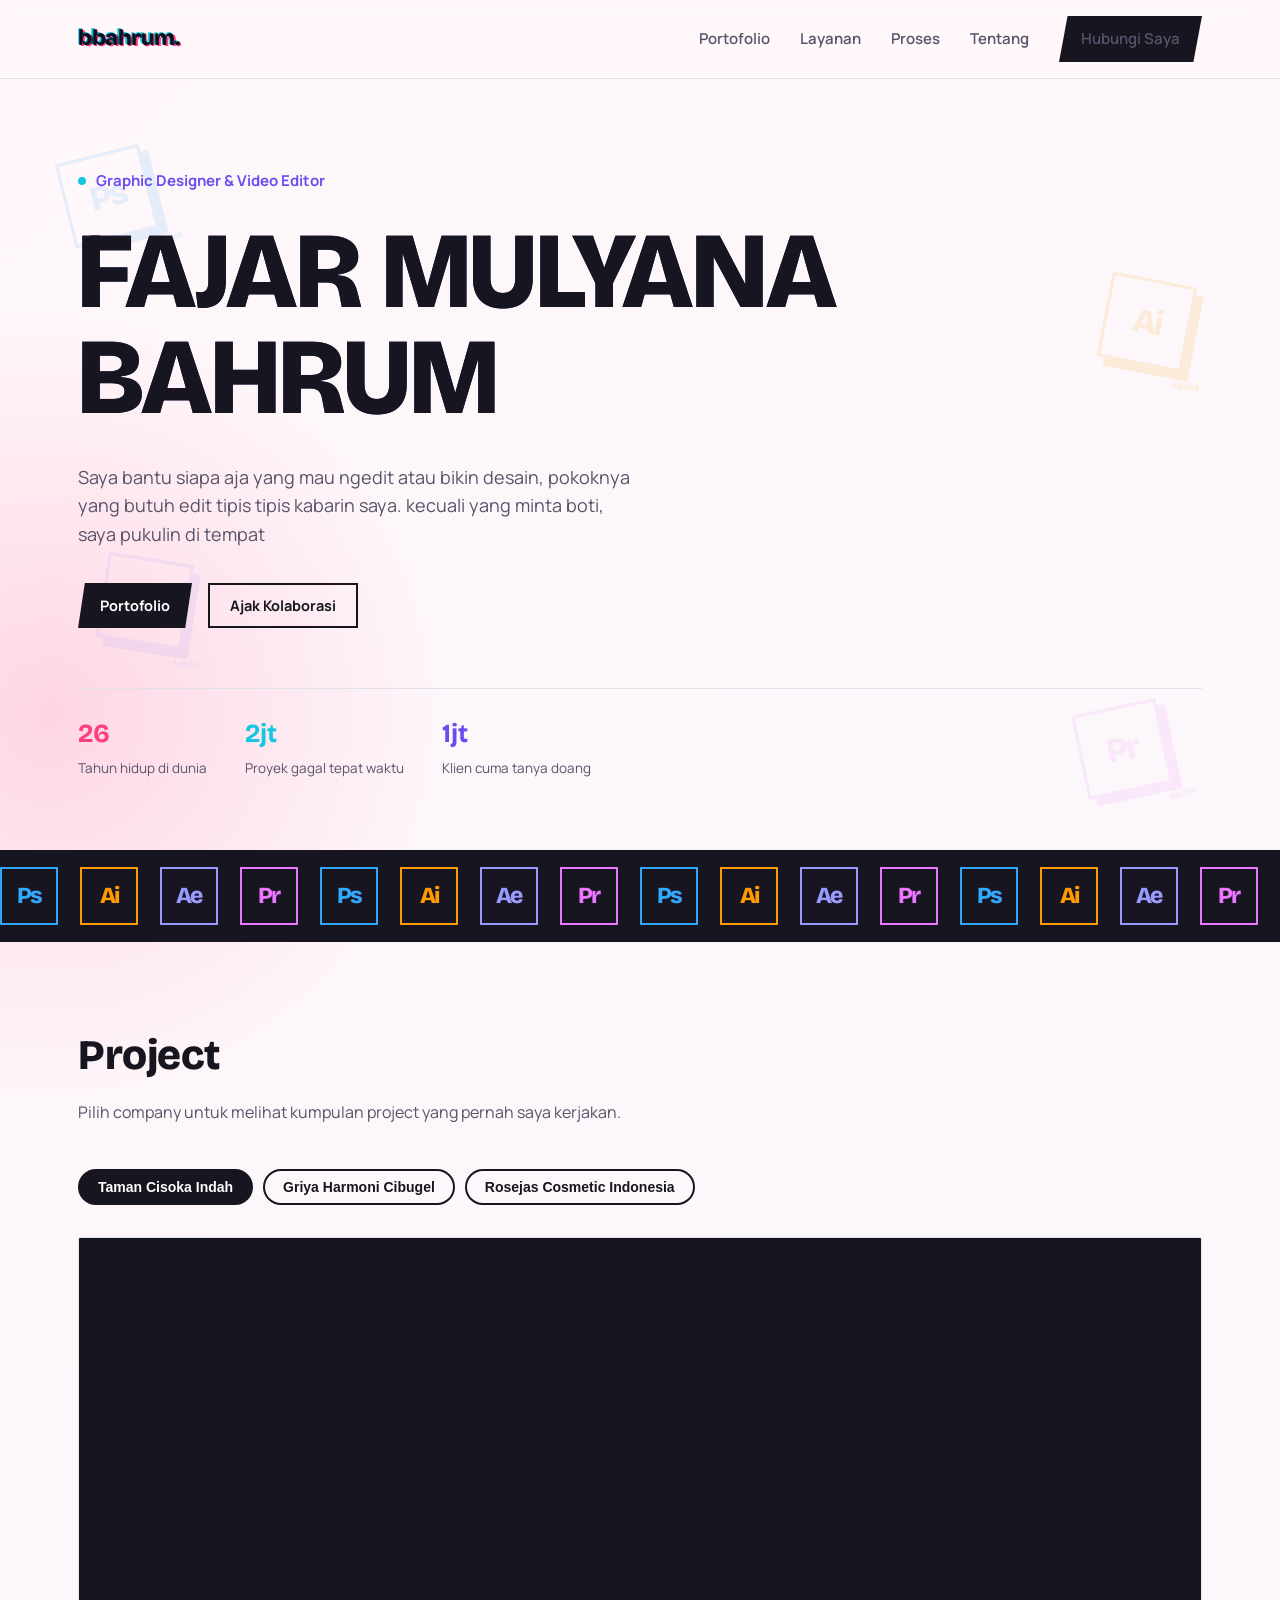
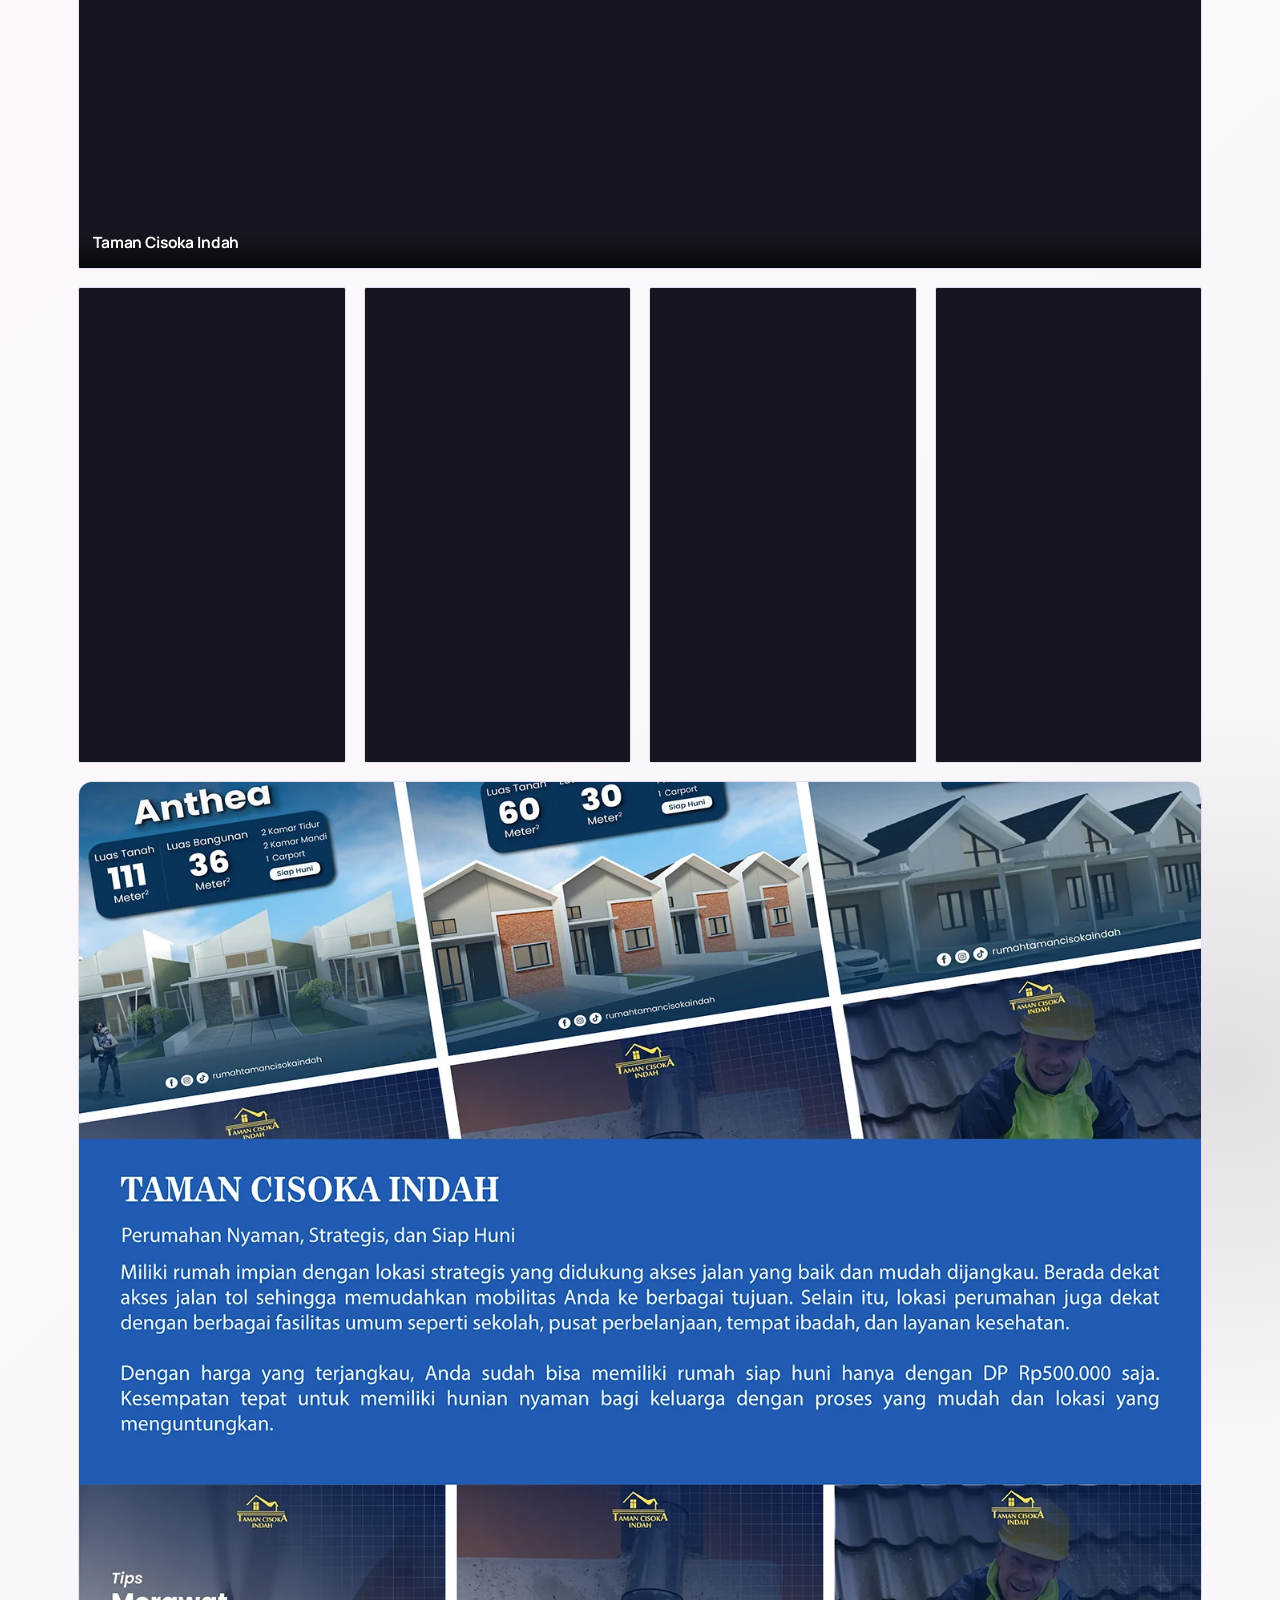
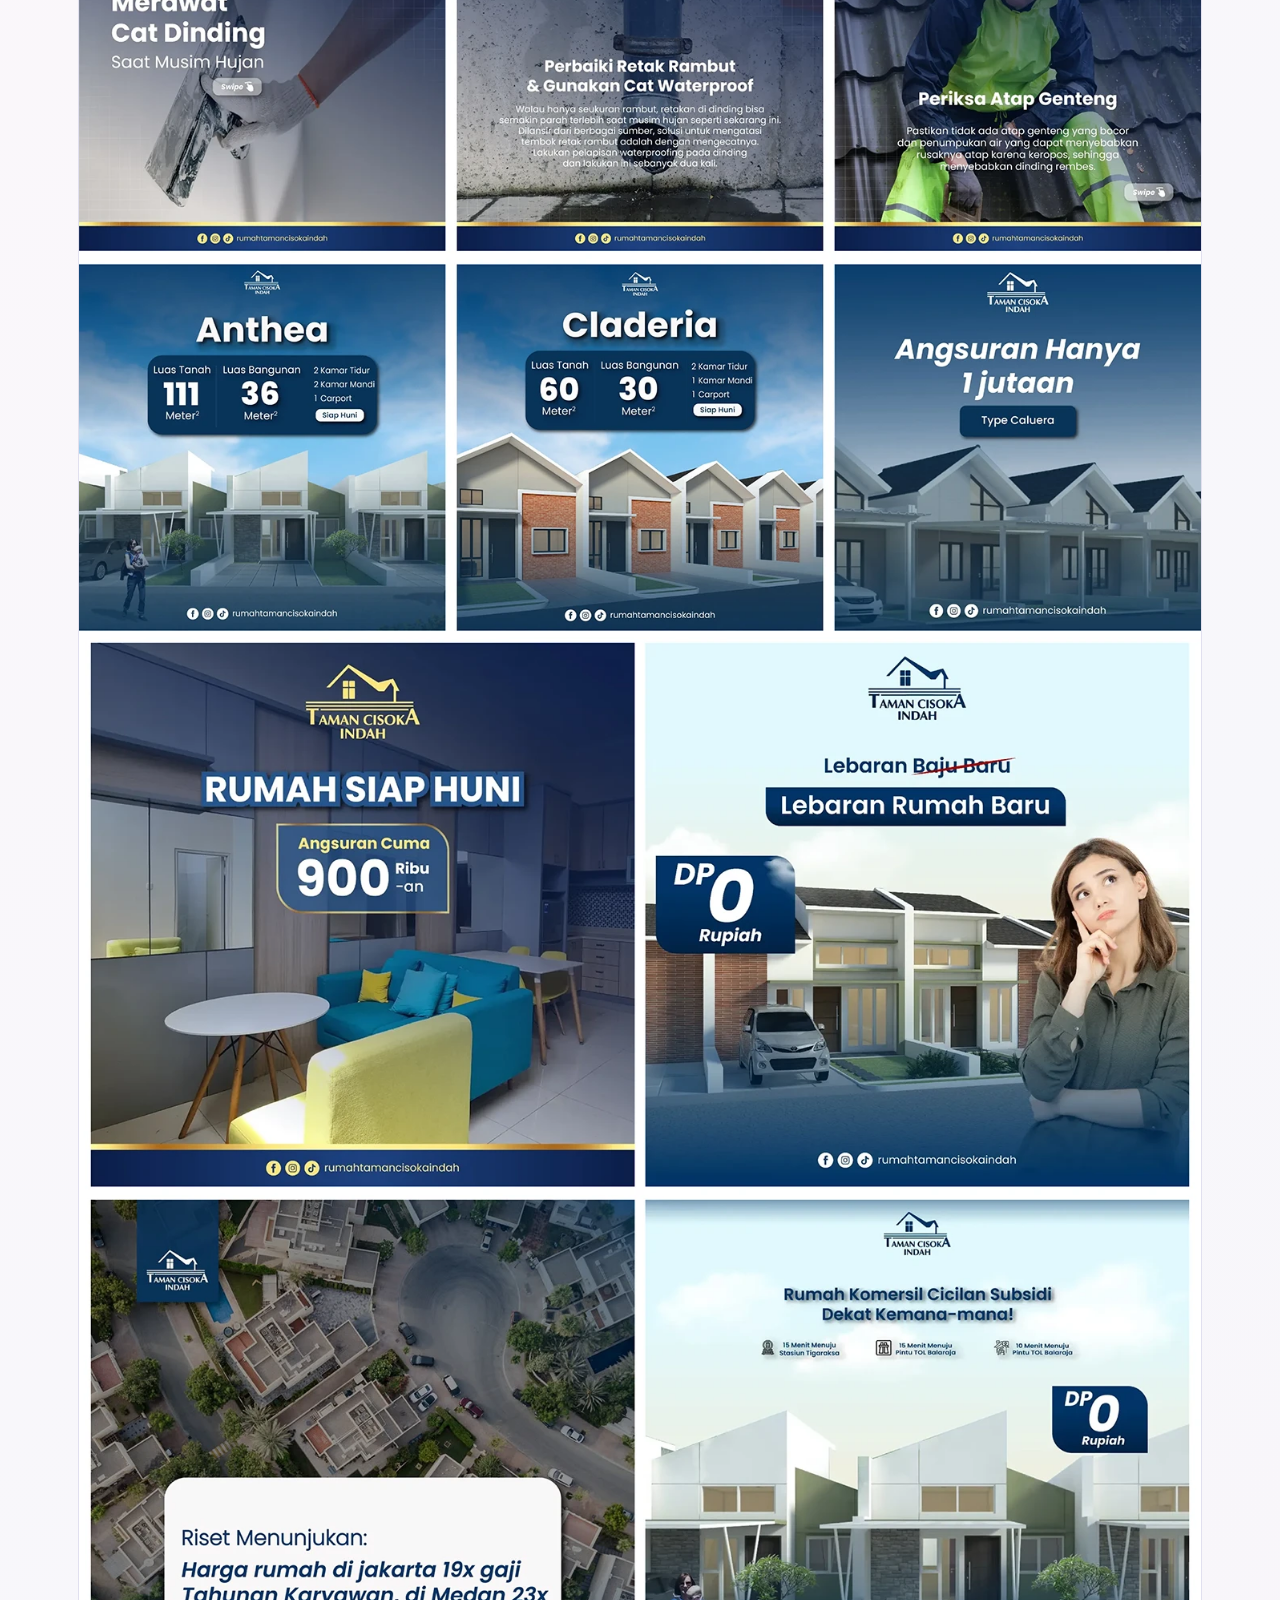
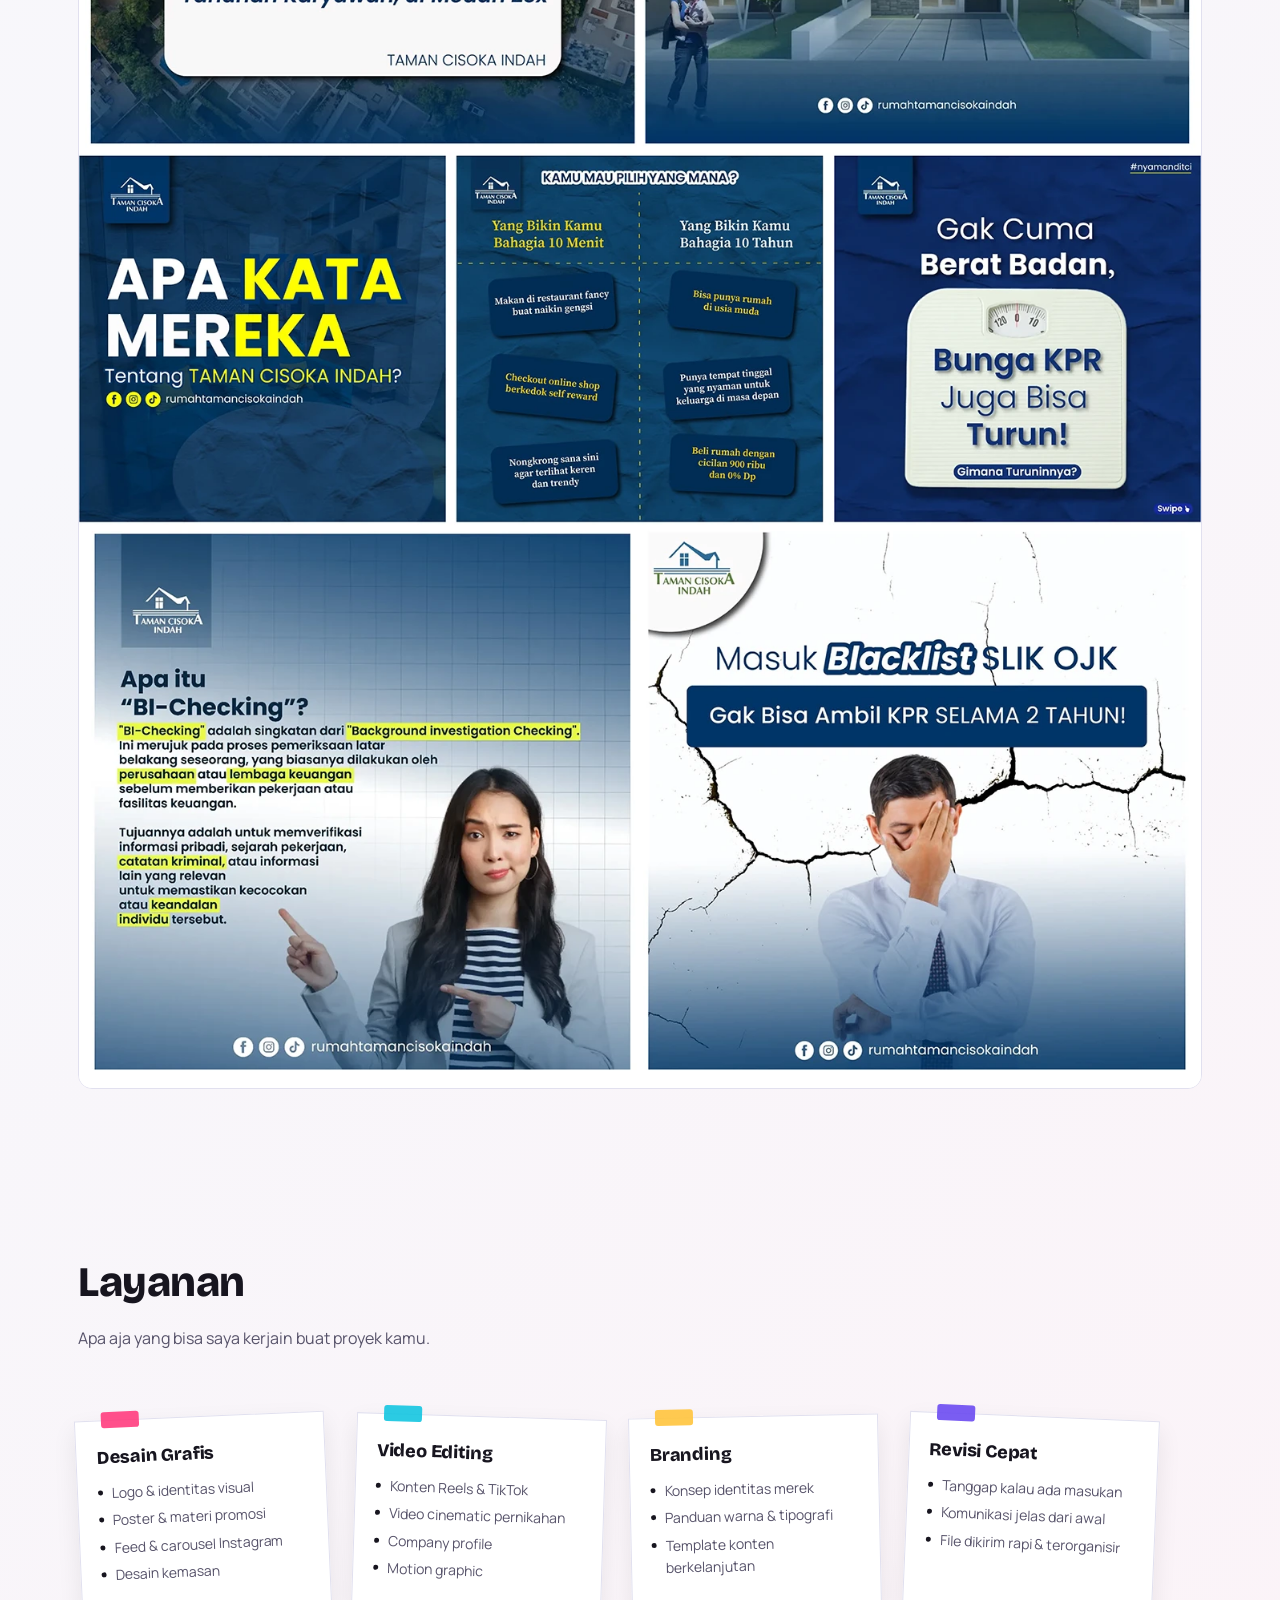
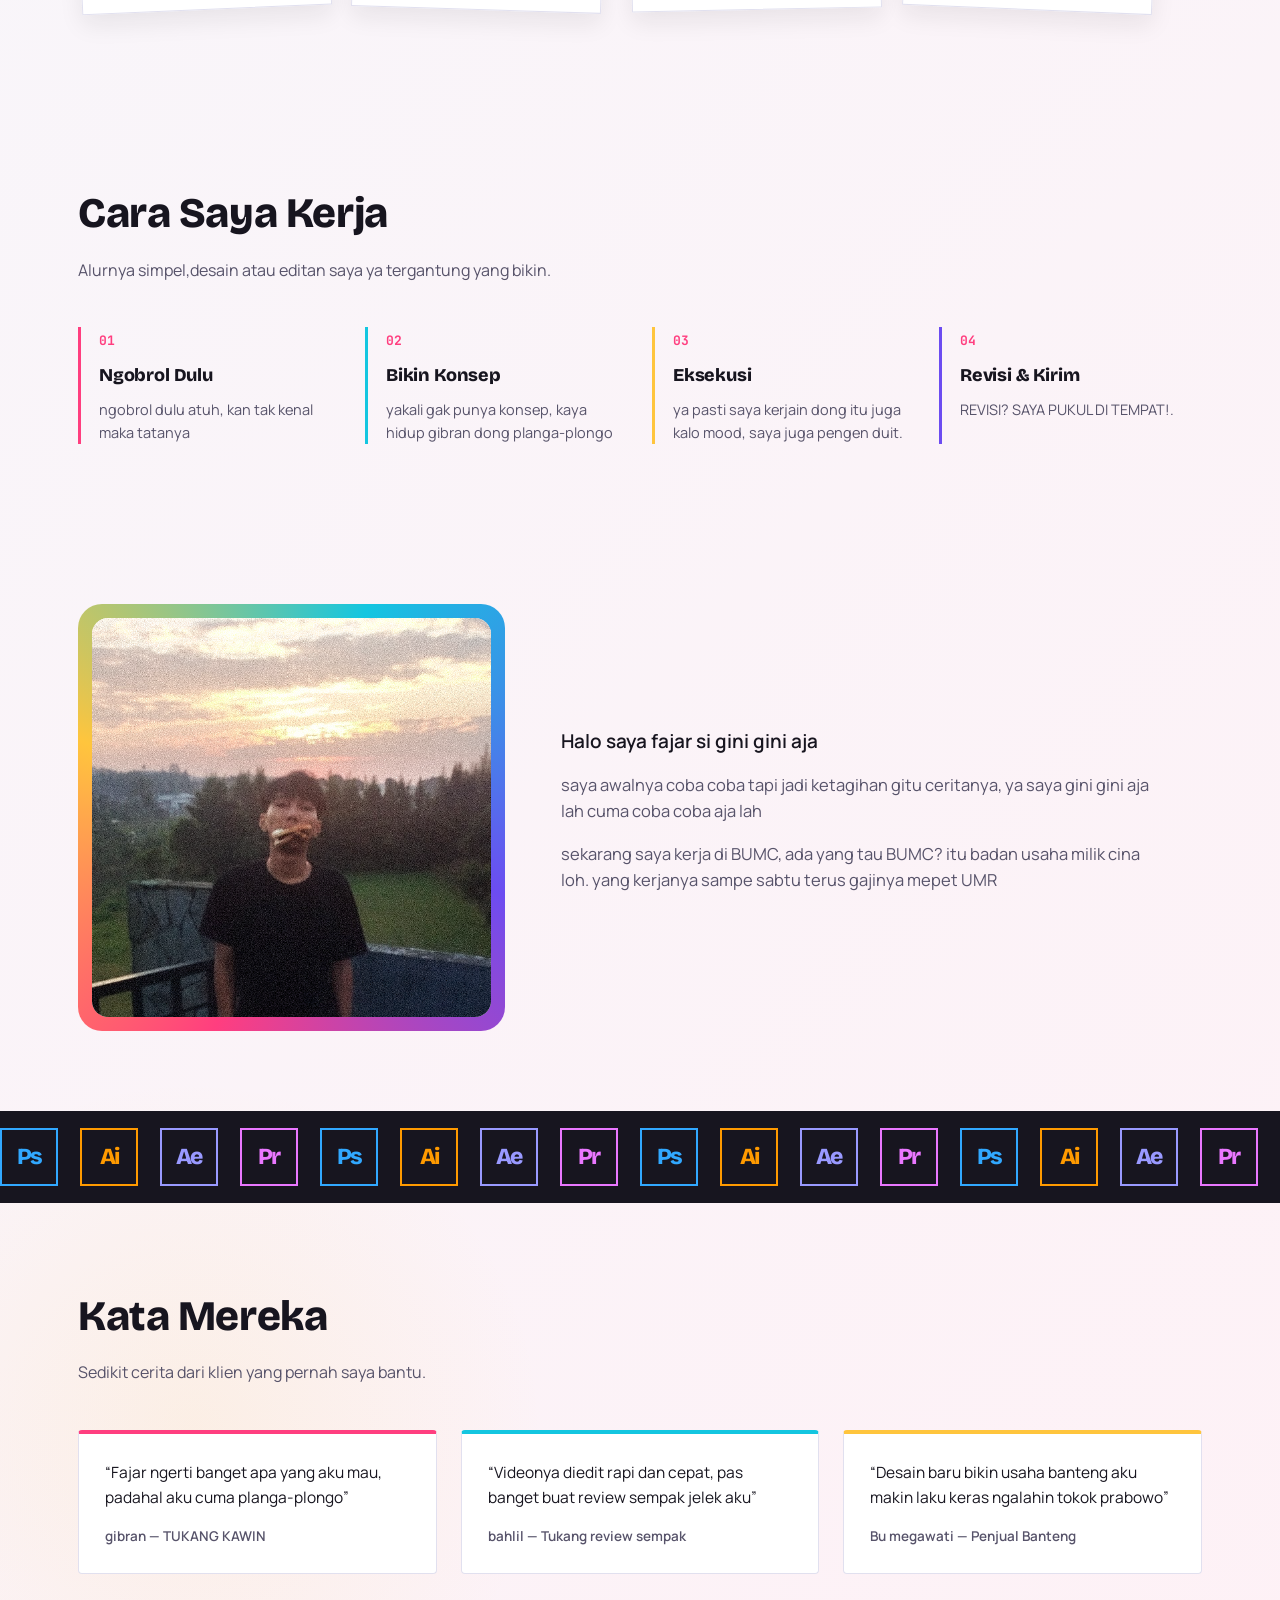
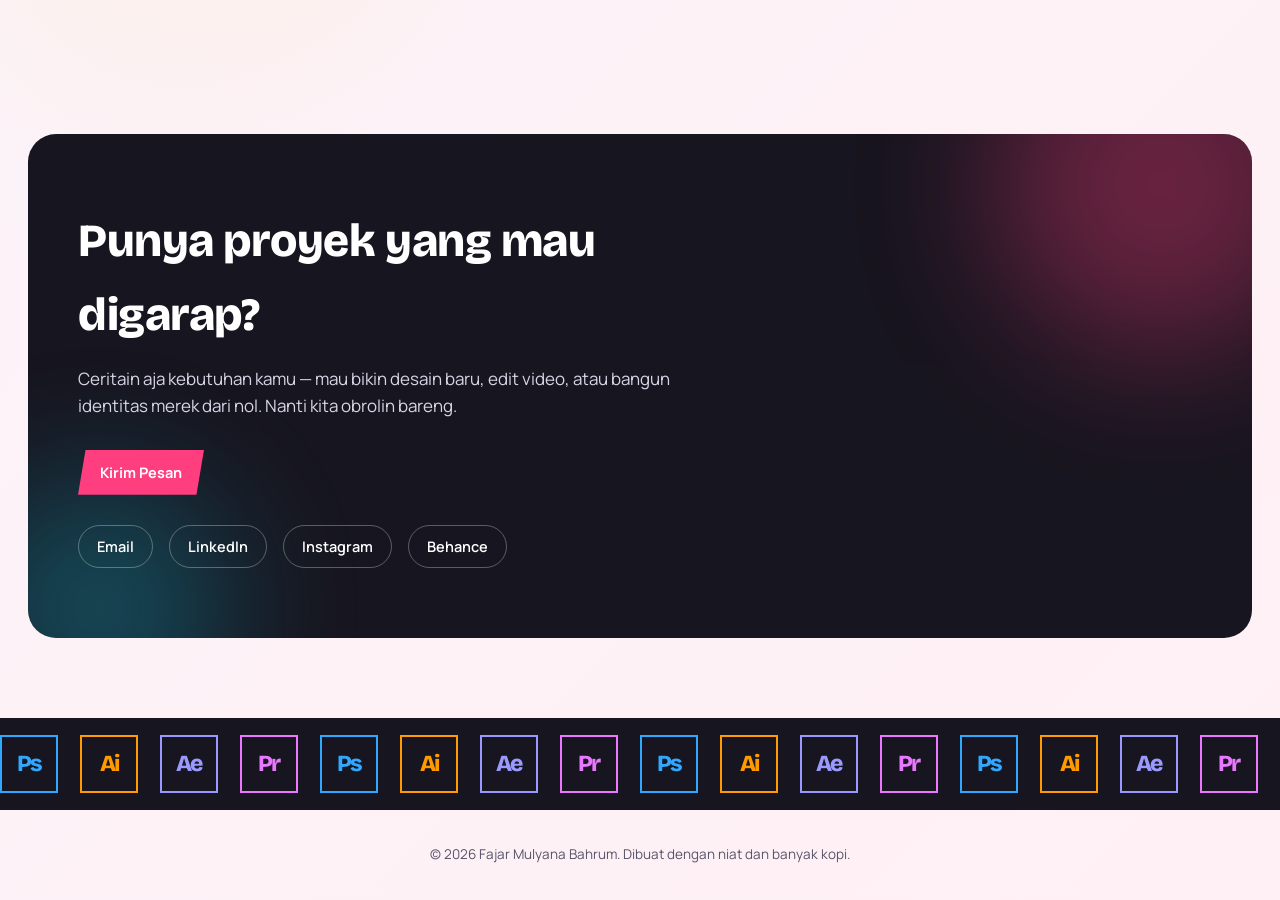
==== commit d240263e: "Add Rosejas portfolio assets" ====
--- a/Update - 14-09-2026.html
+++ b/Update - 14-09-2026.html
@@ -19,7 +19,7 @@
   <nav>
     <div class="mark"><span>bbahrum.</span></div>
     <ul class="nav-links">
-      <li><a href="#karya">Projek</a></li>
+      <li><a href="#karya">Portofolio</a></li>
       <li><a href="#layanan">Layanan</a></li>
       <li><a href="#proses">Proses</a></li>
       <li><a href="#tentang">Tentang</a></li>
@@ -39,7 +39,7 @@
     </h1>
     <p class="tagline">Saya bantu siapa aja yang mau ngedit atau bikin desain, pokoknya yang butuh edit tipis tipis kabarin saya. kecuali yang minta boti, saya pukulin di tempat</p>
     <div class="hero-actions">
-      <a href="#karya" class="btn">Lihat Projek</a>
+      <a href="#karya" class="btn">Portofolio</a>
       <a href="#kontak" class="btn btn-outline">Ajak Kolaborasi</a>
     </div>
     <div class="stats">
@@ -70,26 +70,6 @@
     </div>
     <div class="grid" id="grid">
       <div class="grid-row grid-top">
-
-      <div class="card ratio-feed" data-company="taman-cisoka-indah" data-cat="desain" data-format="1080x1080">
-        <img class="thumb" src="vidio/Taman Cisoka Indah/taman cisoka indah (1).webp" alt="Inspirasi ruangan tema monokrom">
-      </div>
-
-      <div class="card ratio-feed" data-company="taman-cisoka-indah" data-cat="desain" data-format="1080x1080">
-        <img class="thumb" src="vidio/Taman Cisoka Indah/taman cisoka indah (2).webp" alt="Train your mind">
-      </div>
-
-      <div class="card ratio-feed" data-company="taman-cisoka-indah" data-cat="desain" data-format="1080x1080">
-        <img class="thumb" src="vidio/Taman Cisoka Indah/taman cisoka indah (3).webp" alt="Selamat Hari Kesehatan Nasional">
-      </div>
-
-      <div class="card ratio-feed" data-company="taman-cisoka-indah" data-cat="desain" data-format="1080x1080">
-        <img class="thumb" src="vidio/Taman Cisoka Indah/taman cisoka indah (4).webp" alt="Our location map">
-      </div>
-
-      <div class="card ratio-feed" data-company="taman-cisoka-indah" data-cat="desain" data-format="1080x1080">
-        <img class="thumb" src="vidio/Taman Cisoka Indah/taman cisoka indah.webp" alt="Desain feed Taman Cisoka Indah">
-      </div>
 
       <div class="card ratio-feed" data-company="griya-harmoni-cibugel" data-cat="desain" data-format="1080x1080"><img class="thumb" src="Feed GRIYA HARMONI CIBUGEL/1.jpg" alt="Project Griya Harmoni Cibugel 1"></div>
       <div class="card ratio-feed" data-company="griya-harmoni-cibugel" data-cat="desain" data-format="1080x1080"><img class="thumb" src="Feed GRIYA HARMONI CIBUGEL/2.jpg" alt="Project Griya Harmoni Cibugel 2"></div>
@@ -146,27 +126,43 @@
 
       </div>
 
+      <div class="grid-row taman-long-row">
+        <div class="card taman-long-card" data-company="taman-cisoka-indah" data-cat="desain" data-format="carousel"><img class="thumb" src="Feed Taman Cisoka Indah/d7eaca250946537.6a2aac7924db0.webp" alt="Carousel project Taman Cisoka Indah"></div>
+      </div>
+
       <div class="grid-row rosejas-feed-top">
-        <div class="card rosejas-feed-placeholder" data-company="rosejas-cosmetic-indonesia" data-cat="desain" data-format="1080x1350"><span>Rosejas Feed<br>01</span></div>
-        <div class="card rosejas-feed-placeholder" data-company="rosejas-cosmetic-indonesia" data-cat="desain" data-format="1080x1350"><span>Rosejas Feed<br>02</span></div>
-        <div class="card rosejas-feed-placeholder" data-company="rosejas-cosmetic-indonesia" data-cat="desain" data-format="1080x1350"><span>Rosejas Feed<br>03</span></div>
-        <div class="card rosejas-feed-placeholder" data-company="rosejas-cosmetic-indonesia" data-cat="desain" data-format="1080x1350"><span>Rosejas Feed<br>04</span></div>
-        <div class="card rosejas-feed-placeholder" data-company="rosejas-cosmetic-indonesia" data-cat="desain" data-format="1080x1350"><span>Rosejas Feed<br>05</span></div>
+        <div class="card rosejas-feed-card" data-company="rosejas-cosmetic-indonesia" data-cat="desain" data-format="1080x1350"><img class="thumb" src="ROSEJAS/feed.jpg" alt="Feed Rosejas Cosmetic Indonesia 1"></div>
+        <div class="card rosejas-feed-card" data-company="rosejas-cosmetic-indonesia" data-cat="desain" data-format="1080x1350"><img class="thumb" src="ROSEJAS/carausell 11.png" alt="Feed Rosejas Cosmetic Indonesia 2"></div>
+        <div class="card rosejas-feed-card" data-company="rosejas-cosmetic-indonesia" data-cat="desain" data-format="1080x1350"><img class="thumb" src="ROSEJAS/carausell-01.png" alt="Feed Rosejas Cosmetic Indonesia 3"></div>
+        <div class="card rosejas-feed-card" data-company="rosejas-cosmetic-indonesia" data-cat="desain" data-format="1080x1350"><img class="thumb" src="ROSEJAS/carausell-02.png" alt="Feed Rosejas Cosmetic Indonesia 4"></div>
+        <div class="card rosejas-feed-card" data-company="rosejas-cosmetic-indonesia" data-cat="desain" data-format="1080x1350"><img class="thumb" src="ROSEJAS/carausell-03.png" alt="Feed Rosejas Cosmetic Indonesia 5"></div>
       </div>
 
       <div class="grid-row rosejas-reels">
-        <div class="card rosejas-reels-placeholder" data-company="rosejas-cosmetic-indonesia" data-cat="video" data-format="1080x1920"><span>Rosejas Reels<br>01</span></div>
-        <div class="card rosejas-reels-placeholder" data-company="rosejas-cosmetic-indonesia" data-cat="video" data-format="1080x1920"><span>Rosejas Reels<br>02</span></div>
-        <div class="card rosejas-reels-placeholder" data-company="rosejas-cosmetic-indonesia" data-cat="video" data-format="1080x1920"><span>Rosejas Reels<br>03</span></div>
-        <div class="card rosejas-reels-placeholder" data-company="rosejas-cosmetic-indonesia" data-cat="video" data-format="1080x1920"><span>Rosejas Reels<br>04</span></div>
+        <div class="card rosejas-reels-card" data-company="rosejas-cosmetic-indonesia" data-cat="video" data-format="1080x1920"><img class="thumb" src="ROSEJAS/story 1-01.png" alt="Rosejas Reels 1"></div>
+        <div class="card rosejas-reels-card" data-company="rosejas-cosmetic-indonesia" data-cat="video" data-format="1080x1920"><img class="thumb" src="ROSEJAS/story 1-03.png" alt="Rosejas Reels 2"></div>
+        <div class="card rosejas-reels-card" data-company="rosejas-cosmetic-indonesia" data-cat="video" data-format="1080x1920"><img class="thumb" src="ROSEJAS/story 1-04.png" alt="Rosejas Reels 3"></div>
+        <div class="card rosejas-reels-card" data-company="rosejas-cosmetic-indonesia" data-cat="video" data-format="1080x1920"><img class="thumb" src="ROSEJAS/story 1-05.png" alt="Rosejas Reels 4"></div>
       </div>
 
       <div class="grid-row rosejas-feed-bottom">
-        <div class="card rosejas-feed-placeholder" data-company="rosejas-cosmetic-indonesia" data-cat="desain" data-format="1080x1350"><span>Rosejas Feed<br>06</span></div>
-        <div class="card rosejas-feed-placeholder" data-company="rosejas-cosmetic-indonesia" data-cat="desain" data-format="1080x1350"><span>Rosejas Feed<br>07</span></div>
-        <div class="card rosejas-feed-placeholder" data-company="rosejas-cosmetic-indonesia" data-cat="desain" data-format="1080x1350"><span>Rosejas Feed<br>08</span></div>
-        <div class="card rosejas-feed-placeholder" data-company="rosejas-cosmetic-indonesia" data-cat="desain" data-format="1080x1350"><span>Rosejas Feed<br>09</span></div>
-        <div class="card rosejas-feed-placeholder" data-company="rosejas-cosmetic-indonesia" data-cat="desain" data-format="1080x1350"><span>Rosejas Feed<br>10</span></div>
+        <div class="card rosejas-feed-card" data-company="rosejas-cosmetic-indonesia" data-cat="desain" data-format="1080x1350"><img class="thumb" src="ROSEJAS/1.png" alt="Feed Rosejas Cosmetic Indonesia 6"></div>
+        <div class="card rosejas-feed-card" data-company="rosejas-cosmetic-indonesia" data-cat="desain" data-format="1080x1350"><img class="thumb" src="ROSEJAS/KARTINI.png" alt="Feed Rosejas Cosmetic Indonesia 7"></div>
+        <div class="card rosejas-feed-card" data-company="rosejas-cosmetic-indonesia" data-cat="desain" data-format="1080x1350"><img class="thumb" src="ROSEJAS/NEW CARAUSELL-01.png" alt="Feed Rosejas Cosmetic Indonesia 8"></div>
+        <div class="card rosejas-feed-card" data-company="rosejas-cosmetic-indonesia" data-cat="desain" data-format="1080x1350"><img class="thumb" src="ROSEJAS/NEW CARAUSELL-02.png" alt="Feed Rosejas Cosmetic Indonesia 9"></div>
+        <div class="card rosejas-feed-card" data-company="rosejas-cosmetic-indonesia" data-cat="desain" data-format="1080x1350"><img class="thumb" src="ROSEJAS/NEW CARAUSELL-03.png" alt="Feed Rosejas Cosmetic Indonesia 10"></div>
+      </div>
+
+      <div class="grid-row rosejas-video-bottom">
+        <div class="card rosejas-video-card" data-company="rosejas-cosmetic-indonesia" data-cat="video" data-format="1080x1920"><video class="thumb" autoplay muted loop playsinline preload="metadata"><source src="vidio/Rosejas/0228.mp4" type="video/mp4"></video><div class="scrub"></div><div class="play"></div></div>
+        <div class="card rosejas-video-card" data-company="rosejas-cosmetic-indonesia" data-cat="video" data-format="1080x1920"><video class="thumb" autoplay muted loop playsinline preload="metadata"><source src="vidio/Rosejas/1.mp4" type="video/mp4"></video><div class="scrub"></div><div class="play"></div></div>
+        <div class="card rosejas-video-card" data-company="rosejas-cosmetic-indonesia" data-cat="video" data-format="1080x1920"><video class="thumb" autoplay muted loop playsinline preload="metadata"><source src="vidio/Rosejas/reels.mp4" type="video/mp4"></video><div class="scrub"></div><div class="play"></div></div>
+        <div class="card rosejas-video-card" data-company="rosejas-cosmetic-indonesia" data-cat="video" data-format="1080x1920"><video class="thumb" autoplay muted loop playsinline preload="metadata"><source src="vidio/Rosejas/nanad.mp4" type="video/mp4"></video><div class="scrub"></div><div class="play"></div></div>
+        <div class="card rosejas-video-card" data-company="rosejas-cosmetic-indonesia" data-cat="video" data-format="1080x1920"><video class="thumb" autoplay muted loop playsinline preload="metadata"><source src="vidio/Rosejas/rara.mp4" type="video/mp4"></video><div class="scrub"></div><div class="play"></div></div>
+      </div>
+
+      <div class="grid-row rosejas-long-row">
+        <div class="card rosejas-long-card" data-company="rosejas-cosmetic-indonesia" data-cat="desain" data-format="carousel"><img class="thumb" src="ROSEJAS/produck knowlage-01.png" alt="Product knowledge Rosejas Cosmetic Indonesia"></div>
       </div>
     </div>
     <p class="empty-project" hidden>Project untuk company ini belum ditambahkan.</p>
--- a/style.css
+++ b/style.css
@@ -216,7 +216,9 @@
   .grid-bottom{grid-template-columns:repeat(4,1fr);}
   .rosejas-feed-top,.rosejas-feed-bottom{grid-template-columns:repeat(5,1fr);}
   .rosejas-reels{grid-template-columns:repeat(4,1fr);}
+  .rosejas-video-bottom{grid-template-columns:repeat(5,1fr);}
   .griya-long-row{grid-template-columns:1fr;}
+  .taman-long-row{grid-template-columns:1fr;}
   .grid-top .ratio-feed,.grid-middle .ratio-landscape,
   .grid-bottom .ratio-portrait{grid-column:auto;}
   .grid-row:has(.card.hidden){display:none;}
@@ -244,13 +246,17 @@
   }
   .card[data-cat="video"]{border-radius:2px;}
   .card[data-cat="desain"]{border-radius:14px;}
-
+ 
   .card.ratio-landscape{grid-column:span 2;aspect-ratio:16 / 9;}
   .card.ratio-feed{aspect-ratio:1 / 1;}
   .card.ratio-portrait{aspect-ratio:9 / 16;}
 
   .griya-long-card{aspect-ratio:auto;display:block;background:#fff;}
   .griya-long-card img.thumb{position:relative;width:100%;height:auto;object-fit:contain;}
+  .taman-long-card{aspect-ratio:auto;display:block;background:#fff;}
+  .taman-long-card img.thumb{position:relative;width:100%;height:auto;object-fit:contain;}
+  .rosejas-long-card{aspect-ratio:auto;display:block;background:#fff;}
+  .rosejas-long-card img.thumb{position:relative;width:100%;height:auto;object-fit:contain;}
 
 
   .rosejas-feed-placeholder,
@@ -261,7 +267,10 @@
     font-size:14px;font-weight:700;
   }
   .rosejas-feed-placeholder{aspect-ratio:4 / 5;}
+  .rosejas-feed-card{aspect-ratio:4 / 5;}
   .rosejas-reels-placeholder{aspect-ratio:9 / 16;}
+  .rosejas-reels-card{aspect-ratio:9 / 16;}
+  .rosejas-video-card{aspect-ratio:9 / 16;}
   .rosejas-feed-placeholder::before,
   .rosejas-reels-placeholder::before{
     position:absolute;top:14px;left:14px;
@@ -455,6 +464,7 @@
     .grid-top,.grid-bottom{grid-template-columns:repeat(2,1fr);}
     .rosejas-feed-top,.rosejas-feed-bottom{grid-template-columns:repeat(2,1fr);}
     .rosejas-reels{grid-template-columns:repeat(2,1fr);}
+    .rosejas-video-bottom{grid-template-columns:repeat(2,1fr);}
     .about{grid-template-columns:1fr;}
     .avatar{max-width:280px;margin:0 auto;}
     .process{grid-template-columns:repeat(2,1fr);}
